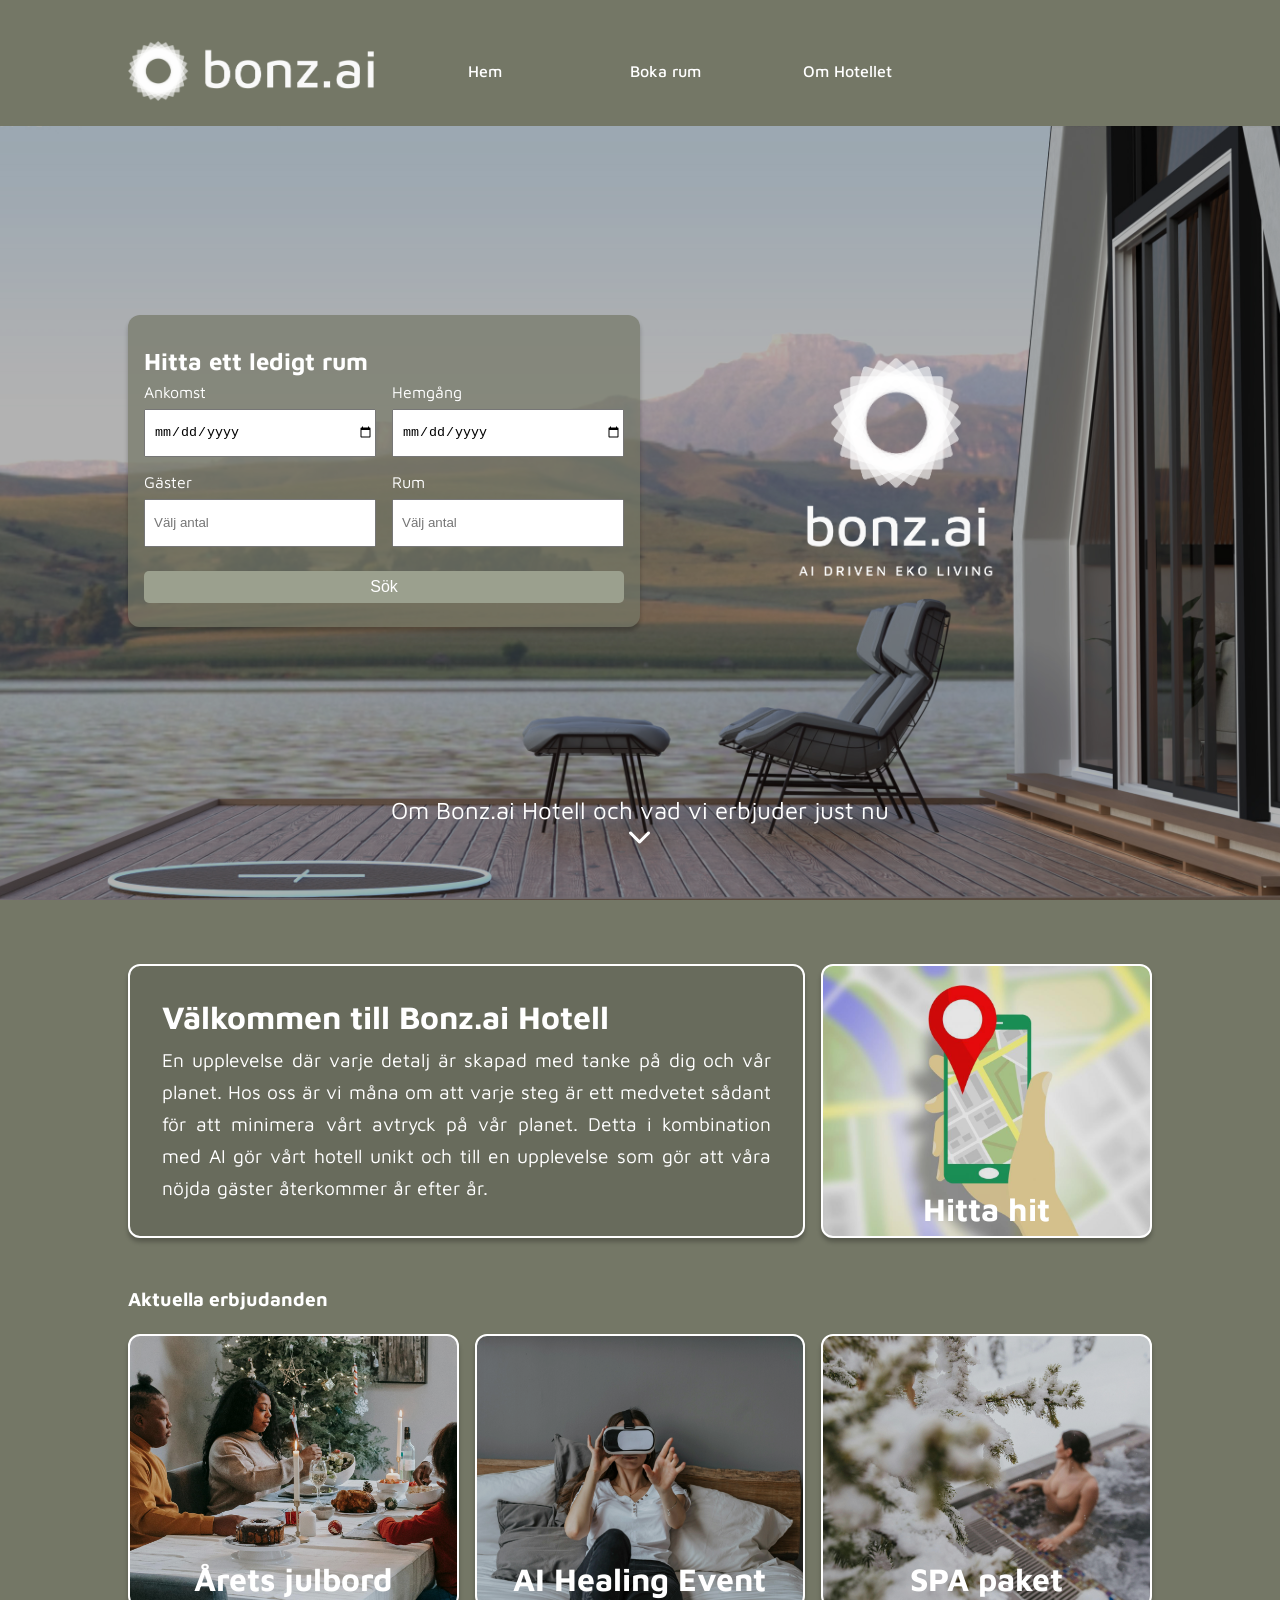
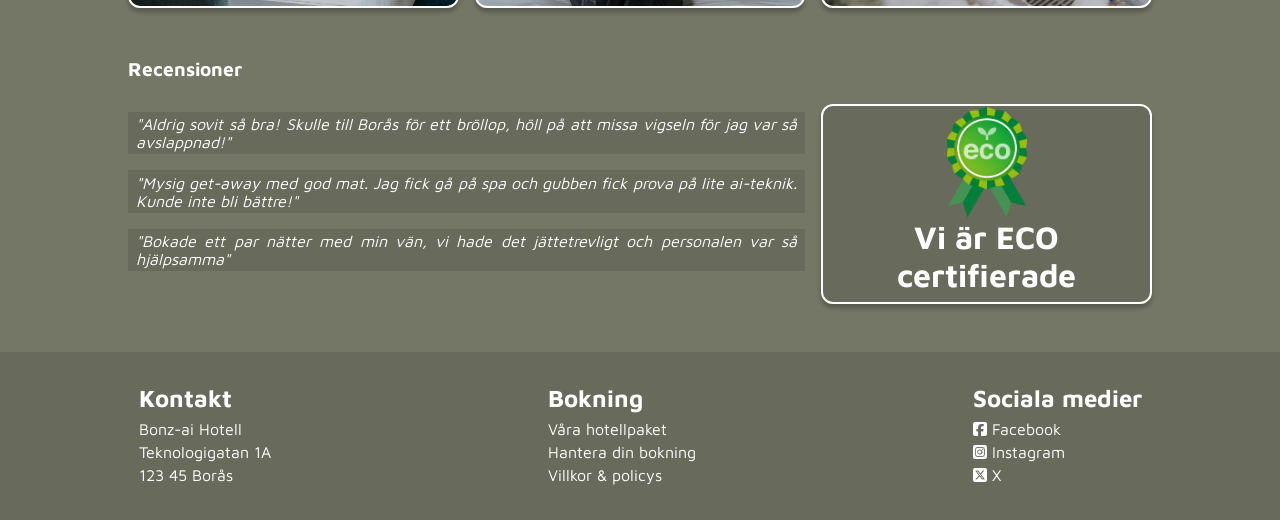
==== index.html @ 96463318 "footer for desktop done" ====
<!DOCTYPE html>
<html lang="sv">
  <head>
    <meta charset="UTF-8" />
    <meta name="viewport" content="width=device-width, initial-scale=1.0" />
    <link rel="stylesheet" href="style.css" />
    <link
      href="https://fonts.googleapis.com/css2?family=Maven+Pro:wght@400;500;700&display=swap"
      rel="stylesheet"
    />
    <link
      href="https://cdnjs.cloudflare.com/ajax/libs/font-awesome/6.5.0/css/all.min.css"
      rel="stylesheet"
    />

    <title>Välkommen till Bonz.ai!</title>
  </head>
  <body>
    <header>
      <nav class="navigation">
        <img
          class="navigation__logo"
          src="assets/logo/bonz.ai-logo-white-landscape.png"
          alt="Bonz.ai logotyp -startsida"
        />
        <ul class="navigation__list">
          <li class="navigation__list-item">
            <a href="index.html" class="navigation__link">Hem</a>
          </li>
          <li class="navigation__list-item">
            <a href="booking.html" class="navigation__link">Boka rum</a>
          </li>
          <li class="navigation__list-item">
            <a href="about.html" class="navigation__link">Om Hotellet</a>
          </li>
        </ul>
      </nav>
    </header>
    <main class="wrapper">
      <section class="hero hero--home">
        <form class="check-room">
          <h2 class="check-room__title">Hitta ett ledigt rum</h2>
          <label class="check-room__info">
            Ankomst
            <input type="date" class="check-room__input" />
          </label>
          <label class="check-room__info">
            Hemgång
            <input
              type="date"
              placeholder="Välj datum"
              class="check-room__input"
            />
          </label>
          <label class="check-room__info">
            Gäster
            <input
              type="number"
              placeholder="Välj antal"
              class="check-room__input"
              min="1"
              max="12"
            />
          </label>
          <label class="check-room__info">
            Rum
            <input
              type="number"
              placeholder="Välj antal"
              class="check-room__input"
              min="1"
              max="5"
            />
          </label>
          <button class="main-btn--long main-btn">Sök</button>
        </form>

        <section class="hero__bonzai-logo">
          <img
            src="assets/logo/bonz.ai-logo-white-portrait-full.png"
            alt="bonzai-full-logo"
          />
        </section>
        <a href="#hotel-info" class="hero__anchar"
          >Om Bonz.ai Hotell och vad vi erbjuder just nu<i
            class="fa-solid fa-chevron-down"
          ></i
        ></a>
      </section>
      <section id="hotel-info" class="hotel-info">
        <section class="hotel-info__about">
          <h2 class="hotel-info__title hotel-info__title--margin">
            Välkommen till Bonz.ai Hotell
          </h2>
          <p class="hotel-info__paragraph hotel-info__paragraph--big">
            En upplevelse där varje detalj är skapad med tanke på dig och vår
            planet. Hos oss är vi måna om att varje steg är ett medvetet sådant
            för att minimera vårt avtryck på vår planet. Detta i kombination med
            AI gör vårt hotell unikt och till en upplevelse som gör att våra
            nöjda gäster återkommer år efter år.
          </p>
        </section>
        <section class="hotel-info__article hotel-info__article--map">
          <h3 class="hotel-info__title">Hitta hit</h3>
        </section>
        <h2 class="hotel-info__divide-title">Aktuella erbjudanden</h2>
        <article class="hotel-info__article hotel-info__article--julbord">
          <h3 class="hotel-info__title">Årets julbord</h3>
        </article>
        <article class="hotel-info__article hotel-info__article--virtual">
          <h3 class="hotel-info__title">AI Healing Event</h3>
        </article>
        <article class="hotel-info__article hotel-info__article--spa">
          <h3 class="hotel-info__title">SPA paket</h3>
        </article>
        <h2 class="hotel-info__divide-title">Recensioner</h2>

        <section class="hotel-info__review">
          <h3 class="hotel-info__subtitle">Recensioner</h3>
          <p class="hotel-info__paragraph hotel-info__paragraph--review">
            "Aldrig sovit så bra! Skulle till Borås för ett bröllop, höll på att
            missa vigseln för jag var så avslappnad!"
          </p>

          <p class="hotel-info__paragraph hotel-info__paragraph--review">
            "Mysig get-away med god mat. Jag fick gå på spa och gubben fick
            prova på lite ai-teknik. Kunde inte bli bättre!"
          </p>

          <p class="hotel-info__paragraph hotel-info__paragraph--review">
            "Bokade ett par nätter med min vän, vi hade det jättetrevligt och
            personalen var så hjälpsamma"
          </p>
        </section>

        <article class="hotel-info__article hotel-info__article--green-key">
          <img
            src="assets/photos/eco-logo.png"
            alt="Green key certifikat"
            class="certificats__cert"
          />
          <h3 class="hotel-info__title">Vi är ECO certifierade</h3>
        </article>
      </section>
    </main>
    <footer class="page-footer">
      <section class="link-list">
        <h2 class="link-list__title">Kontakt</h2>
        <ul class="link-list_items">
          <li class="link-list__item">Bonz-ai Hotell</li>
          <li class="link-list__item">Teknologigatan 1A</li>
          <li class="link-list__item">123 45 Borås</li>
        </ul>
      </section>
      <section class="link-list">
        <h2 class="link-list__title">Bokning</h2>
        <ul class="link-list_items">
          <li class="link-list__item">Våra hotellpaket</li>
          <li class="link-list__item">Hantera din bokning</li>
          <li class="link-list__item">Villkor & policys</li>
        </ul>
      </section>
      <section class="link-list">
        <h2 class="link-list__title">Sociala medier</h2>
        <ul class="link-list_items">
          <li class="link-list__item">
            <i class="fa-brands fa-square-facebook"></i> Facebook
          </li>
          <li class="link-list__item">
            <i class="fa-brands fa-square-instagram"></i> Instagram
          </li>
          <li class="link-list__item">
            <i class="fa-brands fa-square-x-twitter"></i> X
          </li>
        </ul>
      </section>
    </footer>
  </body>
</html>
---- style.css ----
* {
  box-sizing: border-box;
  margin: 0;
  padding: 0;
}

:root {
  --main-bg-green: #747766;
  --main-btn-green: #616452;
  --dark-green: #686b5c;
  --main-font-color: #ffffff;

  --main-font: "maven pro";
}
.page-title {
  color: var(--main-font-color);

  margin-bottom: 3rem;
  font-size: 2rem;
}

body {
  background-color: var(--main-bg-green);
  font-family: var(--main-font);
}

/*Bakgrundsbilder i body*/

/* body {
  background-size: cover;
  background-position: center;
  background-repeat: no-repeat;
  background-attachment: fixed;
  background-color: rgba(0, 0, 0, 0.2);
  background-blend-mode: overlay;
  font-family: var(--main-font);
}

.home {
  background-image: url(assets/photos/09-day.jpg);
} */

.about {
  background-image: url(assets/photos/03-day.jpg);
}

.booking {
  background-image: url(assets/photos/05-day.jpg);
}

/*----------------------------Navigation-section--------------------------*/

.navigation {
  background-color: var(--main-bg-green);
  display: flex;
  flex-direction: row;
  align-items: center;
  justify-content: flex-start;
  padding: 1.5rem 10% 0.5rem;
  gap: 2rem;
  width: 100%;
  height: 14vh;
}

.navigation__logo {
  width: clamp(50px, 250px, 300px);
  /* margin-left: 10%; */
}

.navigation__list {
  display: flex;
  flex-direction: row;
  justify-content: flex-start;
  align-items: center;
  gap: 2rem;
  width: 50%;
}

.navigation__list-item {
  list-style-type: none;
  font-weight: 500;
  width: 200px;
}

.navigation__link {
  display: inline-block;
  color: var(--main-font-color);
  text-align: center;
  font-size: 1rem;
  text-decoration: none;
  padding: 0.8rem 0.5rem;
  background-color: transparent;
  transition: background-color 0.3s ease, font-size 0.3s ease; /* Lägger till en övergångseffekt på bakgrund och font-size*/
  width: 100%;
}

.navigation__link:hover,
.navigation__link:focus {
  outline: none;
  background-color: var(--main-btn-green);
  color: white;
  font-size: 1.1rem;
  border-radius: 5px;
}

/*------------------------------- content----------------------------------*/

.hero {
  background-size: cover;
  background-position: bottom;
  background-repeat: no-repeat;
  /* background-attachment: fixed; */
  background-color: rgba(0, 0, 0, 0.3);
  background-blend-mode: overlay;
  display: grid;
  grid-auto-rows: auto;
  /* max-width: 1000px; */
  width: 100%;
  height: 86vh;
  text-align: center;
  place-items: center;
  /* margin: 0 auto; */
  padding: 9rem 8rem 0.5rem;
}

.hero--home {
  grid-template-columns: 1fr 1fr;
  background-image: url(assets/photos/09-day.jpg);
  /* margin-top: 8rem; */
}

.wrapper--booking {
  grid-template-columns: 1fr;
  margin-top: 16rem;
}

/*-----------------------Section för Rumsbokning-----------------------*/

.check-room {
  padding: 2rem 1rem 1.5rem;
  display: grid;
  grid-template-columns: repeat(4, 1fr);
  grid-auto-rows: auto;
  column-gap: 1rem;
  min-height: max-content;
  border-radius: 12px;
  background: rgba(116, 119, 102, 0.7);
  box-shadow: 0px 4px 4px 0px rgba(0, 0, 0, 0.25);
  width: 100%;
}

.check-room--sizing {
  grid-template-columns: repeat(8, 1fr);
}

.check-room__title {
  color: var(--main-font-color);

  grid-column: span 4;
  text-align: start;
}

.check-room__info {
  color: var(--main-font-color);

  display: flex;
  flex-direction: column;
  align-items: flex-start;
  grid-column: span 2;
  margin: 0.5rem 0;
}
.check-room__info--short {
  grid-column: span 1;
}

.check-room__input {
  width: 100%;
  height: 3rem;
  margin-top: 0.5rem;
  padding-left: 0.5rem;
}

.hero__bonzai-logo > img {
  width: 200px;
}

/*----------------------Styling för buttons-----------------*/

.main-btn {
  color: var(--main-font-color);

  text-align: center;
  border: none;
  border-radius: 5px;
  font-size: 1rem;
  text-decoration: none;
  background-color: #9ba08e;
  transition: background-color 0.3s ease, font-size 0.3s ease; /* Lägger till en övergångseffekt på bakgrund OCH font-size*/
  width: 100%;
  height: 2rem;
  line-height: 2rem;
  cursor: pointer;
}

.main-btn:hover,
.main-btn:focus {
  outline: none;
  background-color: var(--main-btn-green);
  color: white;
  font-size: 1.1rem;
}

.main-btn--long {
  grid-column: 1 / -1;
  margin-top: 1rem;
}

/*------------------------------- Section för rum-------------------------------*/

.room {
  border-radius: 12px;
  background: var(--main-font-color);
  box-shadow: 0px 4px 4px 0px rgba(0, 0, 0, 0.25);
  width: 100%;
  margin-top: 1.5rem;
  padding: 0.5rem;

  display: grid;
  grid-template-columns: repeat(auto-fit, minmax(100px, 1fr));
  grid-auto-rows: auto;
  gap: 1rem;

  /* display: flex;
  flex-direction: row;
  align-items: flex-start;
  align-content: flex-start;
  gap: 27px 50px;
  flex-wrap: wrap; */
}

/*---------------------------------Galleri för rumsbokning-----------------------*/

.gallery {
  /* width: 300px; */

  /* position: relative; */
  margin-top: 0;
  overflow: hidden;
  display: grid;
  grid-template-columns: repeat(3, 1fr);
  grid-template-rows: 1fr;
}

.gallery__image {
  display: none;
  /* position: absolute;
  top: 0;
  left: 0; */

  width: 100%;
  /* max-width: 450px; */
  border-radius: 12px;
  transition: opacity 0.3s ease;

  grid-column: span 3;
  order: 1;
}

/* .gallery__image--1 {
  background-image: url(assets/photos/01-day.jpg);
}

.gallery__image--2 {
  background-image: url(assets/photos/03-day.jpg);
}

.gallery__image--3 {
  background-image: url(assets/photos/07-day.jpg);
} */

.gallery__thumbnails {
  display: flex;
  flex-direction: row;
  gap: 1rem;
  /* position: relative;
  z-index: 1;

  margin-top: 300px; */
}

.gallery__thumbnail-input {
  display: none;
}

.gallery__thumbnail {
  width: 70px;
  aspect-ratio: 1;
  border-radius: 50%;
  background-size: cover;
  background-position: center;
  cursor: pointer;
  border: 2px solid transparent;
  transition: border-color 0.3s ease;
  margin-top: 0.5rem;
  order: 2;
}

.gallery__thumb-img {
  width: 100%;
  height: 100%;
  object-fit: cover;
  object-position: center;
}

.gallery__thumbnail:hover,
.gallery__thumbnail:focus {
  filter: brightness(60%);
}

.gallery__thumbnail--label-1 {
  background-image: url(assets/photos/01-day.jpg);
  justify-self: end;
}

.gallery__thumbnail--label-2 {
  background-image: url(assets/photos/03-day.jpg);
  justify-self: center;
}
.gallery__thumbnail--label-3 {
  background-image: url(assets/photos/07-day.jpg);
  justify-self: start;
}

#thumbnail-1:checked ~ .gallery__image--1 {
  display: block;
}

#thumbnail-2:checked ~ .gallery__image--2 {
  display: block;
}

#thumbnail-3:checked ~ .gallery__image--3 {
  display: block;
}

/*----------------------Skriftlig beskrivning av rummen------------------*/

.room__info-box {
  display: flex;
  flex-direction: column;
  gap: 1rem;
  padding: 1rem;
}

.room__title {
  margin-top: 1rem;
  font-size: 1.8rem;
}

.room__subtitle {
  font-size: 1.1rem;
}

.room__information {
  font-size: 1rem;
  text-align: justify;
}

.room__list {
  display: flex;
  flex-direction: row;
  justify-content: space-around;
  margin-top: 1rem;
}

.room__list-item {
  display: inline-block;
  font-weight: 500;
  list-style-type: none;
  font-size: 0.8rem;
}
.room__price {
  align-self: end;
}

/*-------------------Home-hotellets aktuella händelser----------------*/

.hero__anchar {
  margin-top: 5rem;
  grid-column: span 2;
  color: white;
  font-size: 1.5rem;
  display: flex;
  flex-direction: column;
  text-decoration: none;
}

.hotel-info {
  display: grid;
  grid-template-columns: repeat(3, 1fr);
  grid-template-rows: repeat(2, 1fr 3em);
  grid-auto-rows: 200px;
  column-gap: 1rem;
  row-gap: 1.5rem;

  padding: 4rem 8rem 2rem;
}

.hotel-info__about {
  grid-column: auto / span 2;
  background-color: var(--dark-green);
  /* background-color: rgba(255, 255, 255, 0.3); */
  border-radius: 12px;
  border: white 2px solid;
  box-shadow: 0px 4px 4px 0px rgba(0, 0, 0, 0.25);
  padding: 2rem;
}

.hotel-info__divide-title {
  color: white;

  font-size: 1.2rem;
  grid-column: 1 / -1;
  align-self: end;
}

.hotel-info__article {
  /* grid-column: auto / span 1; */
  border-radius: 12px;
  border: white 2px solid;
  box-shadow: 0px 4px 4px 0px rgba(0, 0, 0, 0.25);
  background-position: center;
  background-size: cover;
  background-repeat: no-repeat;
  background-color: rgba(0, 0, 0, 0.1);
  background-blend-mode: overlay;
  width: 100%;
  text-align: center;

  display: grid;
  grid-template-columns: 1fr;
  justify-content: center;
  align-items: end;

  /* display: flex;
  flex-direction: row;
  justify-content: center;
  align-items: end;
  flex-wrap: wrap; */
}

.hotel-info__article:hover {
  filter: brightness(80%);
  cursor: pointer;
}

.certificats__cert {
  justify-self: center;
  max-height: 110px;
}

.hotel-info__article--map {
  background-image: url(assets/photos/navigation.jpg);
  background-position: center 20%;
}

.hotel-info__article--julbord {
  background-image: url(assets/photos/dining.jpeg);
  background-position: center 55%;
  background-size: 150%;
}

.hotel-info__article--virtual {
  background-image: url(assets/photos/virtual-relax.jpeg);
  background-position: center 40%;
}

.hotel-info__article--spa {
  background-image: url(assets/photos/spa.jpeg);
}

.hotel-info__review {
  grid-column: auto / span 2;
  padding-top: 0.5rem;
}

.hotel-info__title {
  color: white;
  font-size: 2rem;
  margin-bottom: 0.5rem;

  grid-column: 1 / -1;
}

.hotel-info__paragraph {
  color: white;
  font-weight: 300;
  text-align: justify;
}

.hotel-info__paragraph--big {
  font-size: 1.2rem;
  line-height: 2rem;
}

.hotel-info__paragraph--review {
  font-style: italic;
  margin-bottom: 1rem;
  background-color: var(--dark-green);
  display: inline-block;
  padding: 0.2rem 0.5rem;
}

.hotel-info__subtitle {
  display: none;
}

/*----------------------------Footer section--------------------------*/

.page-footer {
  width: 100%;
  background-color: var(--dark-green);
  margin-top: 1rem;
  color: white;

  display: flex;
  flex-direction: row;
  justify-content: space-around;
}

.link-list {
  margin: 2rem 0;
}

.link-list__title {
  margin-bottom: 0.5rem;
}

.link-list_items {
  list-style-type: none;
}

.link-list__item {
  padding-bottom: 0.3rem;
  cursor: pointer;
}

/*-------------------------------Mobilvy-------------------------------*/

@media (max-width: 875px) {
  /* body {
    background-size: 400%;
    background-position: 62%;
    background-repeat: no-repeat;
    background-attachment: fixed;
  } */

  .navigation {
    display: none;
  }
  /* .wrapper {
    padding: 1rem;
  } */

  .hero {
    height: auto;
  }

  .hero--home,
  .wrapper--booking {
    grid-template-columns: 1fr;
    grid-template-rows: 1fr;
    place-items: center;
    padding: 4rem 1rem 1rem;
    height: 100vh;
    /* margin-top: 4rem; */
  }

  .hero__anchar {
    order: 2;
    font-size: 1rem;
  }
  .check-room {
    margin-top: 1rem;
    padding: 0.8rem 1rem;
    grid-column: span 2;
  }

  .hero--home .check-room {
    order: 2;

    /* grid-template-columns: 1fr;
    grid-column: 1; */
  }

  .check-room--sizing {
    grid-template-columns: repeat(4, 1fr);
  }

  .page-title {
    margin-bottom: 0rem;
  }

  .room {
    grid-template-columns: 1fr;
    width: auto;
  }
  .hotel-info__title {
    font-size: 1.5rem;
  }

  .hotel-info__paragraph--big {
    font-size: 1rem;
    line-height: 1.5rem;
  }
  .hotel-info__subtitle {
    display: block;
    color: white;
    font-size: 1.2rem;
  }

  .hotel-info {
    grid-template-columns: repeat(2, 1fr);
    grid-template-rows: 1fr 200px 200px 250px;
    grid-auto-rows: 250px;
    column-gap: 0.5rem;
    row-gap: 1.5rem;

    padding: 3rem 1rem;
  }

  .hotel-info__article {
    max-height: 200px;
  }

  .hotel-info__article--green-key {
    grid-column: span 2;
    order: 2;
  }

  .hotel-info__review {
    /* grid-row: span 2; */
    order: 2;
    padding: 0 1rem;
    place-self: center;
  }
  .hotel-info__paragraph--review {
    margin: 1rem 0 0;
  }

  .hotel-info__divide-title {
    display: none;
  }

  .hotel-info__article--map {
    order: 1;
  }

  .page-footer {
    /* flex-direction: column; */
    flex-wrap: wrap;
    justify-content: start;
  }
}
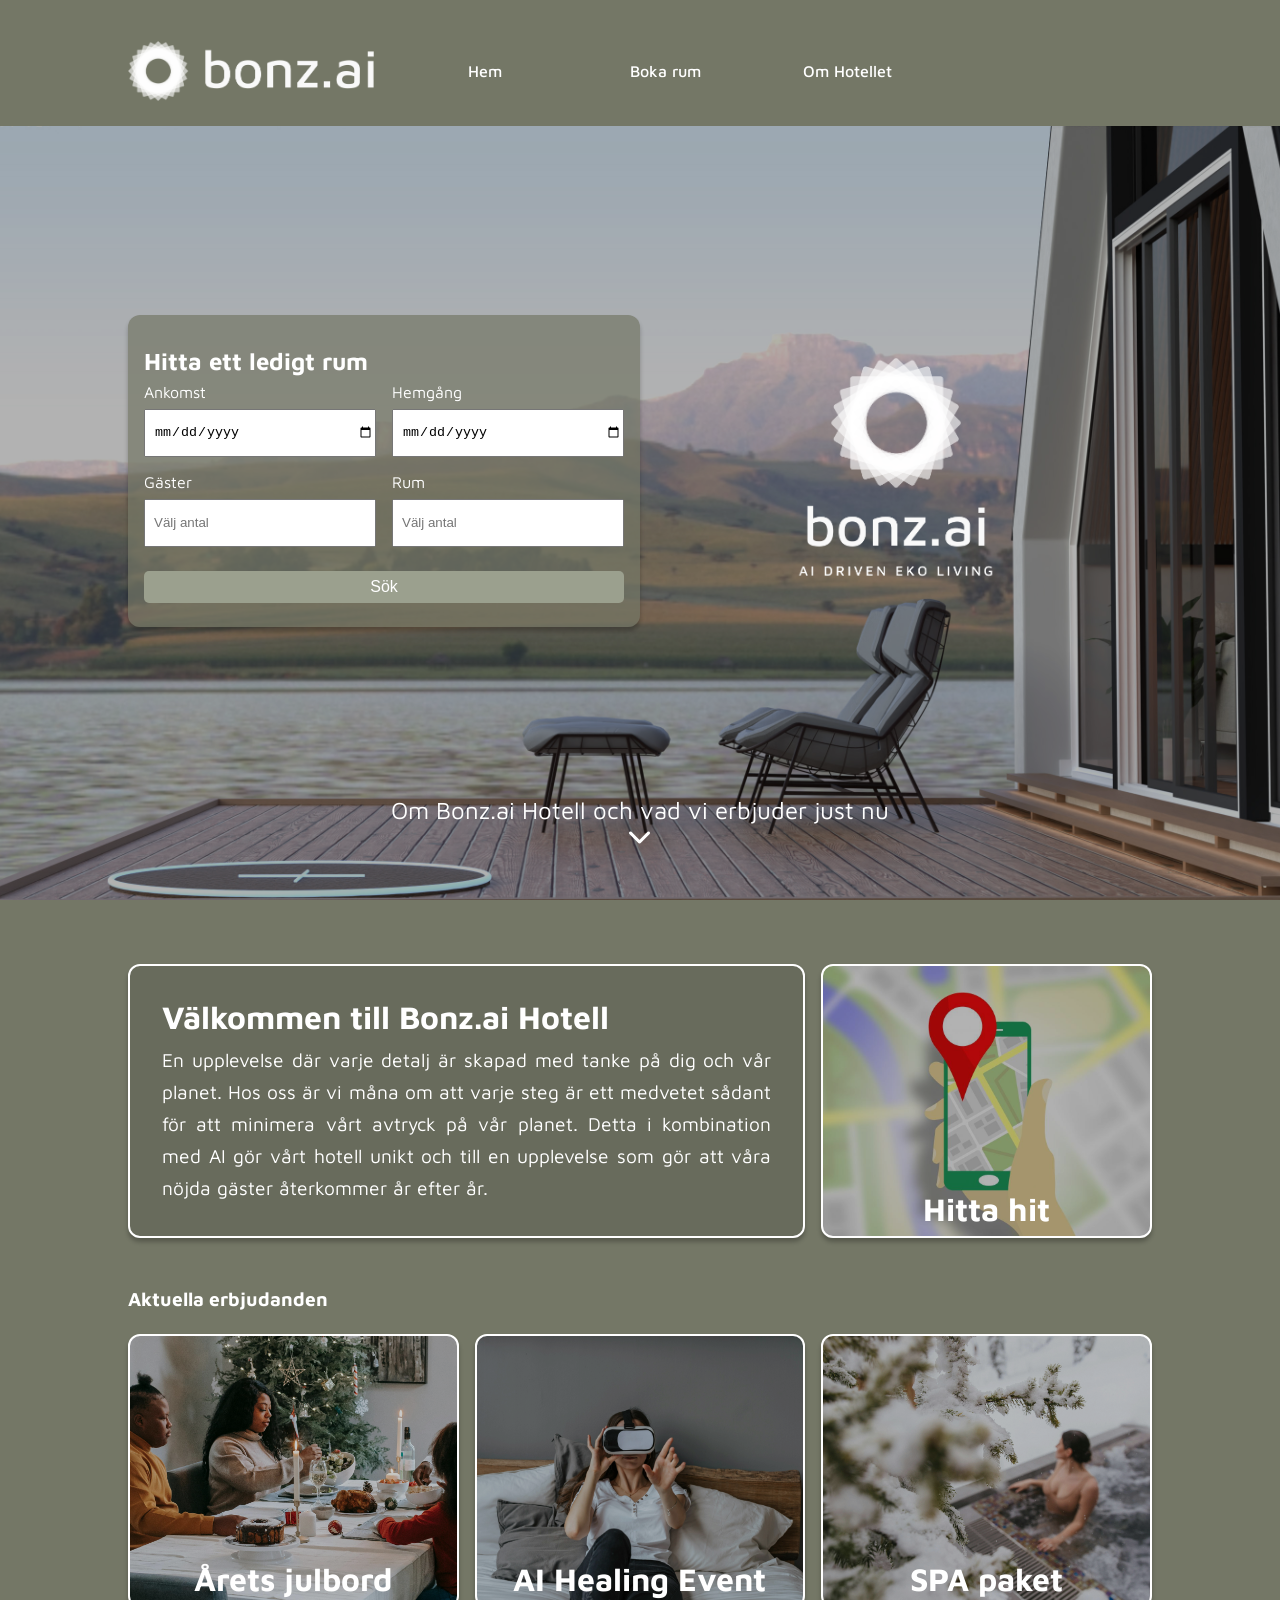
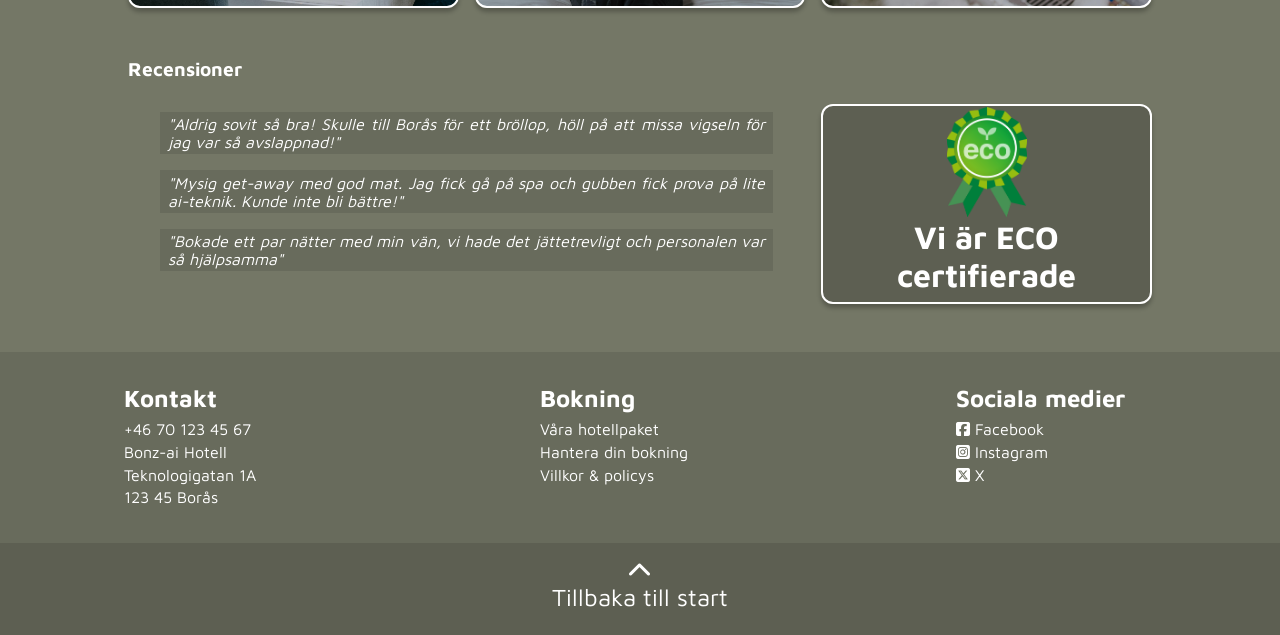
==== commit 82ccc643: "Back to top finished" ====
--- a/index.html
+++ b/index.html
@@ -16,8 +16,9 @@
     <title>Välkommen till Bonz.ai!</title>
   </head>
   <body>
+    <!-------------------------Navigationsbar------------------------->
     <header>
-      <nav class="navigation">
+      <nav id="navigation-start" class="navigation">
         <img
           class="navigation__logo"
           src="assets/logo/bonz.ai-logo-white-landscape.png"
@@ -37,6 +38,10 @@
       </nav>
     </header>
     <main class="wrapper">
+    <!-------------------------Hero-section------------------------->
+
+     <!--------------------check-room------------------->
+
       <section class="hero hero--home">
         <form class="check-room">
           <h2 class="check-room__title">Hitta ett ledigt rum</h2>
@@ -74,6 +79,7 @@
           </label>
           <button class="main-btn--long main-btn">Sök</button>
         </form>
+     <!--------------------Logotyp------------------->
 
         <section class="hero__bonzai-logo">
           <img
@@ -81,12 +87,17 @@
             alt="bonzai-full-logo"
           />
         </section>
-        <a href="#hotel-info" class="hero__anchar"
+<!--------------------Anchar för hotellet akutella info------------------->
+
+        <a href="#hotel-info" class="anchar anchar--top"
           >Om Bonz.ai Hotell och vad vi erbjuder just nu<i
             class="fa-solid fa-chevron-down"
           ></i
         ></a>
       </section>
+
+<!-----------------------Hotellet akutella info--------------------------->
+
       <section id="hotel-info" class="hotel-info">
         <section class="hotel-info__about">
           <h2 class="hotel-info__title hotel-info__title--margin">
@@ -140,13 +151,17 @@
             class="certificats__cert"
           />
           <h3 class="hotel-info__title">Vi är ECO certifierade</h3>
-        </article>
-      </section>
+        </article></section>
+
     </main>
+
+    <!---------------------------PAGE-FOOTER------------------------>
     <footer class="page-footer">
+      <section class="footer__wrapper">
       <section class="link-list">
         <h2 class="link-list__title">Kontakt</h2>
         <ul class="link-list_items">
+          <li class="link-list__item">+46 70 123 45 67</li>
           <li class="link-list__item">Bonz-ai Hotell</li>
           <li class="link-list__item">Teknologigatan 1A</li>
           <li class="link-list__item">123 45 Borås</li>
@@ -155,25 +170,42 @@
       <section class="link-list">
         <h2 class="link-list__title">Bokning</h2>
         <ul class="link-list_items">
-          <li class="link-list__item">Våra hotellpaket</li>
-          <li class="link-list__item">Hantera din bokning</li>
-          <li class="link-list__item">Villkor & policys</li>
+          <li class="link-list__item">
+            <a href="#" class="link-list__item--btn">Våra hotellpaket</a>
+          </li>
+          <li class="link-list__item">
+            <a href="#" class="link-list__item--btn">Hantera din bokning</a>
+          </li>
+          <li class="link-list__item">
+            <a href="#"  class="link-list__item--btn">Villkor & policys</a>
+          </li>
         </ul>
       </section>
       <section class="link-list">
         <h2 class="link-list__title">Sociala medier</h2>
         <ul class="link-list_items">
           <li class="link-list__item">
-            <i class="fa-brands fa-square-facebook"></i> Facebook
-          </li>
-          <li class="link-list__item">
-            <i class="fa-brands fa-square-instagram"></i> Instagram
-          </li>
-          <li class="link-list__item">
-            <i class="fa-brands fa-square-x-twitter"></i> X
-          </li>
-        </ul>
-      </section>
+            <a href="#" class="link-list__item--btn">
+              <i class="fa-brands fa-square-facebook"></i> Facebook
+            </button>
+          </li>
+          <li class="link-list__item">
+            <a href="#" class="link-list__item--btn">
+              <i class="fa-brands fa-square-instagram"></i> Instagram
+            </a>
+          </li>
+          <li class="link-list__item">
+            <a href="#" class="link-list__item--btn">
+              <i class="fa-brands fa-square-x-twitter"></i> X
+            </a>
+          </li>
+        </ul>
+      </section></section>
+      <a href="#navigation-start" class="anchar anchar--bottom"
+      ><i
+        class="fa-solid fa-chevron-up"
+      ></i
+    >Tillbaka till start</a>
     </footer>
   </body>
 </html>
--- a/style.css
+++ b/style.css
@@ -9,6 +9,8 @@
   --main-btn-green: #616452;
   --dark-green: #686b5c;
   --main-font-color: #ffffff;
+  --link-font-color: #d3d3d3;
+  --anchar-bg-color: #5d5f52;
 
   --main-font: "maven pro";
 }
@@ -383,18 +385,28 @@
   align-self: end;
 }
 
-/*-------------------Home-hotellets aktuella händelser----------------*/
-
-.hero__anchar {
-  margin-top: 5rem;
-  grid-column: span 2;
+/*-------------------------------Anchars-----------------------------*/
+
+.anchar {
   color: white;
   font-size: 1.5rem;
   display: flex;
   flex-direction: column;
   text-decoration: none;
-}
-
+  text-align: center;
+}
+
+.anchar--top {
+  margin-top: 5rem;
+  grid-column: span 2;
+}
+
+.anchar--bottom {
+  background-color: var(--anchar-bg-color);
+  padding: 1rem 0 1.5rem;
+}
+
+/*-------------------Home-hotellets aktuella händelser----------------*/
 .hotel-info {
   display: grid;
   grid-template-columns: repeat(3, 1fr);
@@ -432,7 +444,7 @@
   background-position: center;
   background-size: cover;
   background-repeat: no-repeat;
-  background-color: rgba(0, 0, 0, 0.1);
+  background-color: rgba(0, 0, 0, 0.2);
   background-blend-mode: overlay;
   width: 100%;
   text-align: center;
@@ -461,7 +473,8 @@
 
 .hotel-info__article--map {
   background-image: url(assets/photos/navigation.jpg);
-  background-position: center 20%;
+  background-position: center 10%;
+  background-color: rgba(0, 0, 0, 0.3);
 }
 
 .hotel-info__article--julbord {
@@ -505,7 +518,7 @@
 
 .hotel-info__paragraph--review {
   font-style: italic;
-  margin-bottom: 1rem;
+  margin: 0 2rem 1rem;
   background-color: var(--dark-green);
   display: inline-block;
   padding: 0.2rem 0.5rem;
@@ -523,13 +536,22 @@
   margin-top: 1rem;
   color: white;
 
-  display: flex;
+  /* display: flex;
   flex-direction: row;
-  justify-content: space-around;
+  justify-content: space-around; */
+}
+
+.footer__wrapper {
+  display: grid;
+  grid-template-columns: repeat(auto-fit, minmax(200px, 1fr));
+  justify-items: center;
+  align-items: start;
+  padding: 0 1rem;
 }
 
 .link-list {
   margin: 2rem 0;
+  width: 200px;
 }
 
 .link-list__title {
@@ -542,7 +564,17 @@
 
 .link-list__item {
   padding-bottom: 0.3rem;
+}
+
+.link-list__item--btn {
   cursor: pointer;
+  color: white;
+  text-decoration: none;
+}
+
+.link-list__item--btn:hover,
+.link-list__item--btn:focus {
+  color: var(--link-font-color);
 }
 
 /*-------------------------------Mobilvy-------------------------------*/
@@ -576,10 +608,16 @@
     /* margin-top: 4rem; */
   }
 
-  .hero__anchar {
+  .anchar--top {
     order: 2;
     font-size: 1rem;
-  }
+    margin-top: 2rem;
+  }
+
+  .anchar--bottom {
+    font-size: 1rem;
+  }
+
   .check-room {
     margin-top: 1rem;
     padding: 0.8rem 1rem;
@@ -606,7 +644,7 @@
     width: auto;
   }
   .hotel-info__title {
-    font-size: 1.5rem;
+    font-size: 1.2rem;
   }
 
   .hotel-info__paragraph--big {
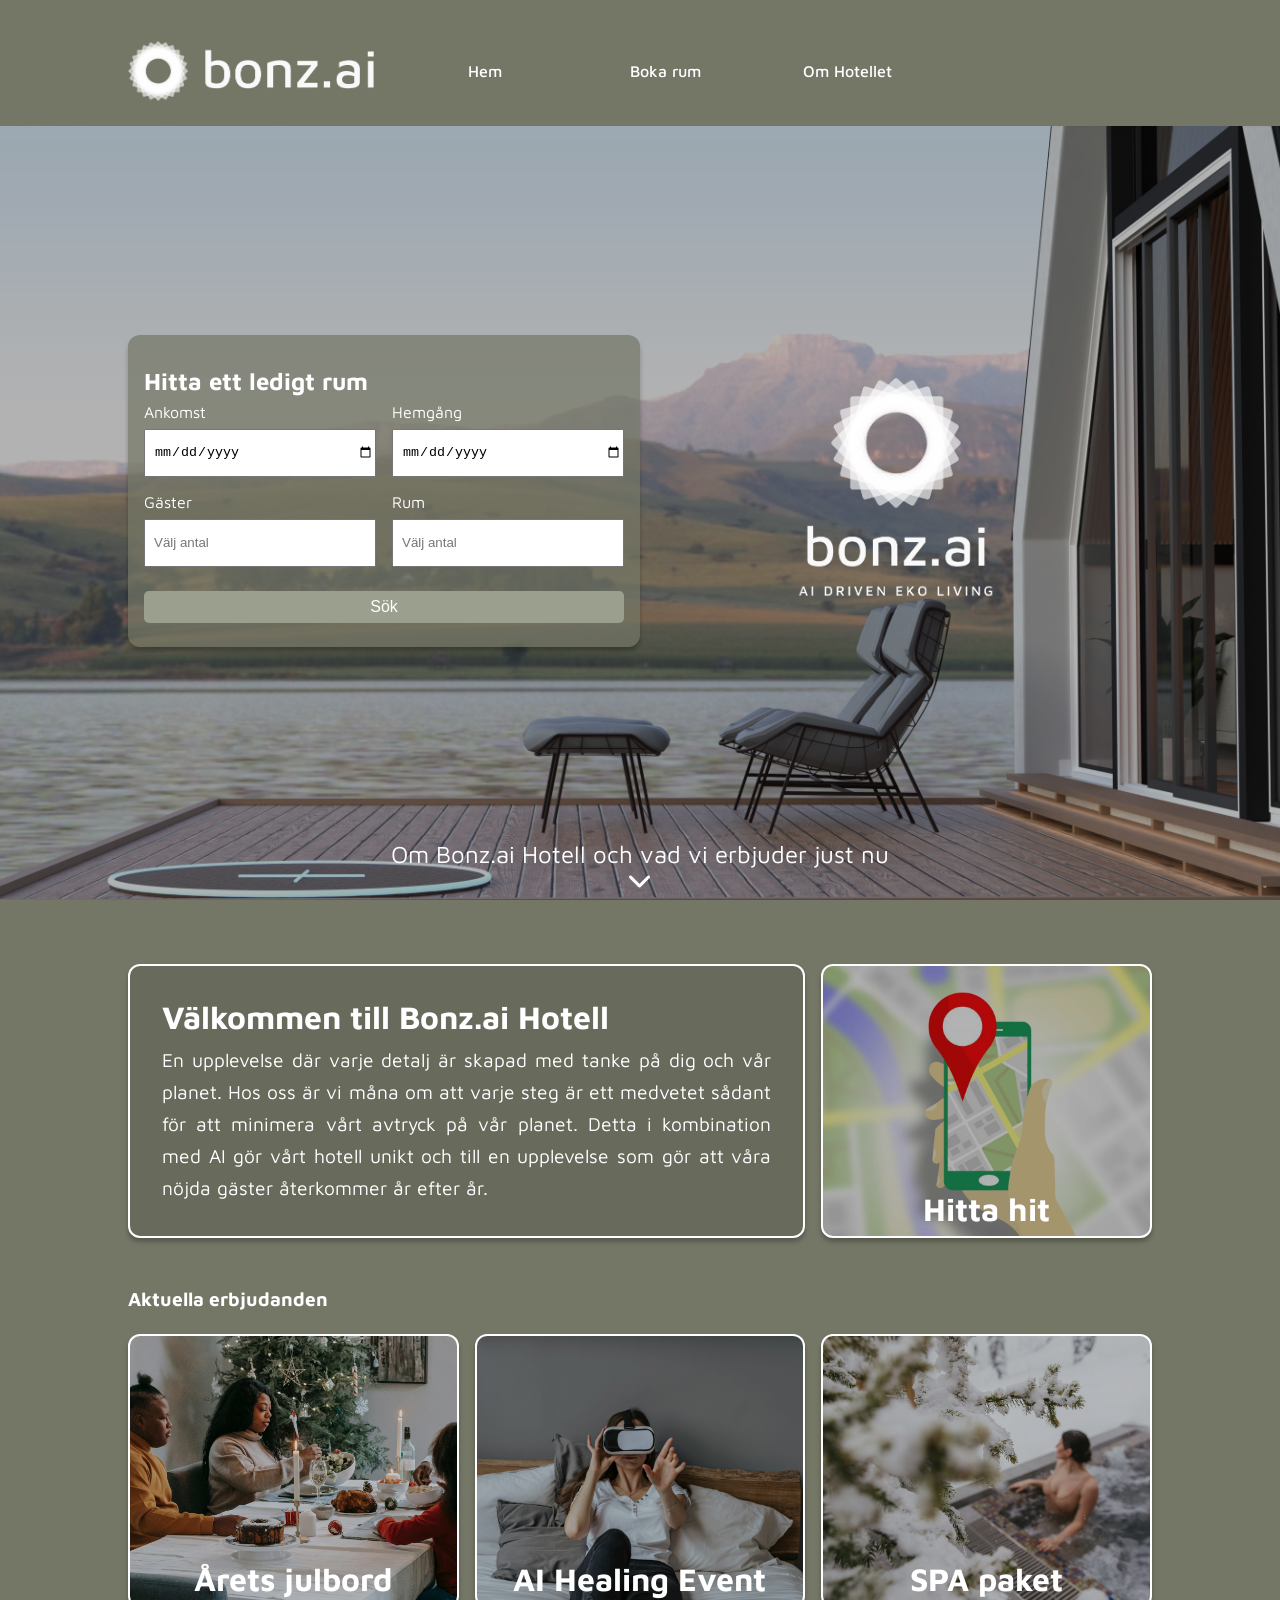
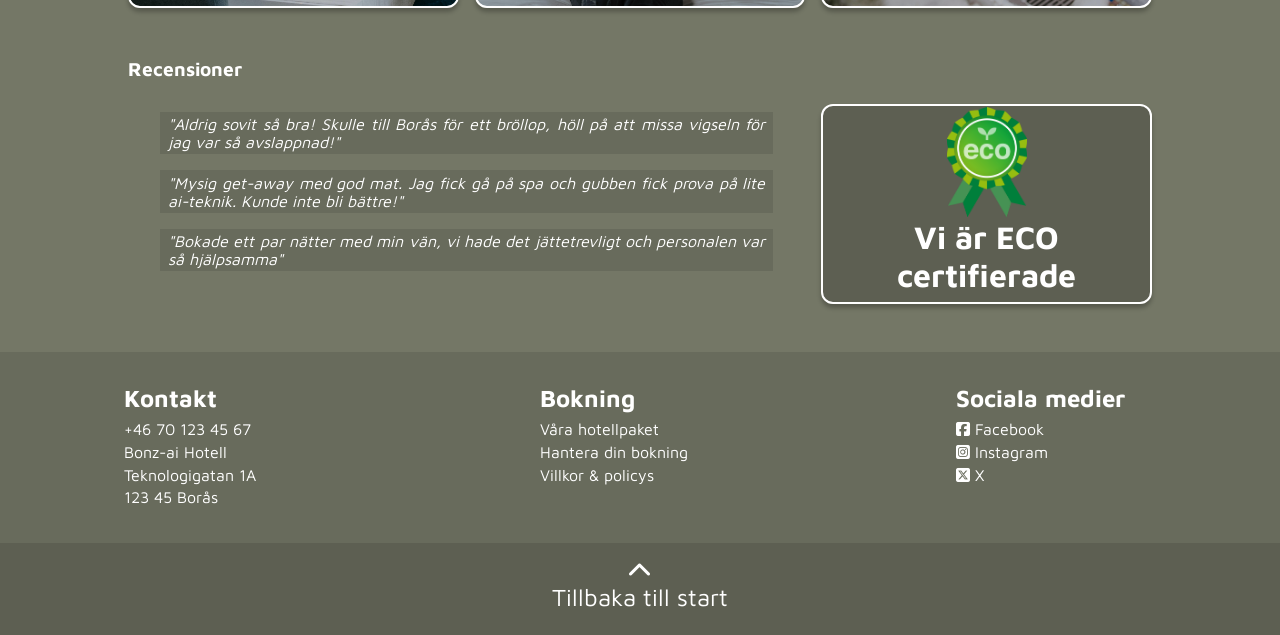
==== commit 344de6c6: "justified gallery-image object-fit" ====
--- a/index.html
+++ b/index.html
@@ -38,9 +38,9 @@
       </nav>
     </header>
     <main class="wrapper">
-    <!-------------------------Hero-section------------------------->
-
-     <!--------------------check-room------------------->
+      <!-------------------------Hero-section------------------------->
+
+      <!--------------------check-room------------------->
 
       <section class="hero hero--home">
         <form class="check-room">
@@ -79,7 +79,7 @@
           </label>
           <button class="main-btn--long main-btn">Sök</button>
         </form>
-     <!--------------------Logotyp------------------->
+        <!--------------------Logotyp------------------->
 
         <section class="hero__bonzai-logo">
           <img
@@ -87,16 +87,16 @@
             alt="bonzai-full-logo"
           />
         </section>
-<!--------------------Anchar för hotellet akutella info------------------->
-
-        <a href="#hotel-info" class="anchar anchar--top"
+        <!--------------------Anchar för hotellet akutella info------------------->
+
+        <a href="#hotel-info" class="anchar anchar--top anchar--home"
           >Om Bonz.ai Hotell och vad vi erbjuder just nu<i
             class="fa-solid fa-chevron-down"
           ></i
         ></a>
       </section>
 
-<!-----------------------Hotellet akutella info--------------------------->
+      <!-----------------------Hotellet akutella info--------------------------->
 
       <section id="hotel-info" class="hotel-info">
         <section class="hotel-info__about">
@@ -151,61 +151,60 @@
             class="certificats__cert"
           />
           <h3 class="hotel-info__title">Vi är ECO certifierade</h3>
-        </article></section>
-
+        </article>
+      </section>
     </main>
 
     <!---------------------------PAGE-FOOTER------------------------>
     <footer class="page-footer">
       <section class="footer__wrapper">
-      <section class="link-list">
-        <h2 class="link-list__title">Kontakt</h2>
-        <ul class="link-list_items">
-          <li class="link-list__item">+46 70 123 45 67</li>
-          <li class="link-list__item">Bonz-ai Hotell</li>
-          <li class="link-list__item">Teknologigatan 1A</li>
-          <li class="link-list__item">123 45 Borås</li>
-        </ul>
+        <section class="link-list">
+          <h2 class="link-list__title">Kontakt</h2>
+          <ul class="link-list_items">
+            <li class="link-list__item">+46 70 123 45 67</li>
+            <li class="link-list__item">Bonz-ai Hotell</li>
+            <li class="link-list__item">Teknologigatan 1A</li>
+            <li class="link-list__item">123 45 Borås</li>
+          </ul>
+        </section>
+        <section class="link-list">
+          <h2 class="link-list__title">Bokning</h2>
+          <ul class="link-list_items">
+            <li class="link-list__item">
+              <a href="#" class="link-list__item--btn">Våra hotellpaket</a>
+            </li>
+            <li class="link-list__item">
+              <a href="#" class="link-list__item--btn">Hantera din bokning</a>
+            </li>
+            <li class="link-list__item">
+              <a href="#" class="link-list__item--btn">Villkor & policys</a>
+            </li>
+          </ul>
+        </section>
+        <section class="link-list">
+          <h2 class="link-list__title">Sociala medier</h2>
+          <ul class="link-list_items">
+            <li class="link-list__item">
+              <a href="#" class="link-list__item--btn">
+                <i class="fa-brands fa-square-facebook"></i> Facebook
+              </a>
+            </li>
+            <li class="link-list__item">
+              <a href="#" class="link-list__item--btn">
+                <i class="fa-brands fa-square-instagram"></i> Instagram
+              </a>
+            </li>
+            <li class="link-list__item">
+              <a href="#" class="link-list__item--btn">
+                <i class="fa-brands fa-square-x-twitter"></i> X
+              </a>
+            </li>
+          </ul>
+        </section>
       </section>
-      <section class="link-list">
-        <h2 class="link-list__title">Bokning</h2>
-        <ul class="link-list_items">
-          <li class="link-list__item">
-            <a href="#" class="link-list__item--btn">Våra hotellpaket</a>
-          </li>
-          <li class="link-list__item">
-            <a href="#" class="link-list__item--btn">Hantera din bokning</a>
-          </li>
-          <li class="link-list__item">
-            <a href="#"  class="link-list__item--btn">Villkor & policys</a>
-          </li>
-        </ul>
-      </section>
-      <section class="link-list">
-        <h2 class="link-list__title">Sociala medier</h2>
-        <ul class="link-list_items">
-          <li class="link-list__item">
-            <a href="#" class="link-list__item--btn">
-              <i class="fa-brands fa-square-facebook"></i> Facebook
-            </button>
-          </li>
-          <li class="link-list__item">
-            <a href="#" class="link-list__item--btn">
-              <i class="fa-brands fa-square-instagram"></i> Instagram
-            </a>
-          </li>
-          <li class="link-list__item">
-            <a href="#" class="link-list__item--btn">
-              <i class="fa-brands fa-square-x-twitter"></i> X
-            </a>
-          </li>
-        </ul>
-      </section></section>
       <a href="#navigation-start" class="anchar anchar--bottom"
-      ><i
-        class="fa-solid fa-chevron-up"
-      ></i
-    >Tillbaka till start</a>
+        ><i class="fa-solid fa-chevron-up"></i>Tillbaka till start</a
+      >
     </footer>
   </body>
 </html>
--- a/style.css
+++ b/style.css
@@ -16,9 +16,9 @@
 }
 .page-title {
   color: var(--main-font-color);
-
-  margin-bottom: 3rem;
   font-size: 2rem;
+  align-self: end;
+  padding-bottom: 1rem;
 }
 
 body {
@@ -131,9 +131,14 @@
   /* margin-top: 8rem; */
 }
 
-.wrapper--booking {
+.hero--booking {
   grid-template-columns: 1fr;
-  margin-top: 16rem;
+  background-image: url(assets/photos/08-day.jpg);
+}
+
+.hero--about {
+  grid-template-columns: 1fr;
+  background-image: url(assets/photos/05-day.jpg);
 }
 
 /*-----------------------Section för Rumsbokning-----------------------*/
@@ -144,7 +149,7 @@
   grid-template-columns: repeat(4, 1fr);
   grid-auto-rows: auto;
   column-gap: 1rem;
-  min-height: max-content;
+  /* min-height: max-content; behövs det?*/
   border-radius: 12px;
   background: rgba(116, 119, 102, 0.7);
   box-shadow: 0px 4px 4px 0px rgba(0, 0, 0, 0.25);
@@ -153,6 +158,7 @@
 
 .check-room--sizing {
   grid-template-columns: repeat(8, 1fr);
+  align-self: start;
 }
 
 .check-room__title {
@@ -219,12 +225,18 @@
 
 /*------------------------------- Section för rum-------------------------------*/
 
+.rooms {
+  display: flex;
+  flex-direction: column;
+  align-items: center;
+}
+
 .room {
   border-radius: 12px;
   background: var(--main-font-color);
   box-shadow: 0px 4px 4px 0px rgba(0, 0, 0, 0.25);
-  width: 100%;
-  margin-top: 1.5rem;
+  max-width: 1000px;
+  margin: 1.5rem 2rem;
   padding: 0.5rem;
 
   display: grid;
@@ -249,45 +261,29 @@
   margin-top: 0;
   overflow: hidden;
   display: grid;
-  grid-template-columns: repeat(3, 1fr);
-  grid-template-rows: 1fr;
+  /* grid-template-columns: repeat(3, 1fr); */
+  grid-template-columns: repeat(3, minmax(100px, 1fr));
+  grid-template-rows: repeat(auto-fit, minmax(200px, 300px));
 }
 
 .gallery__image {
   display: none;
-  /* position: absolute;
-  top: 0;
-  left: 0; */
-
-  width: 100%;
-  /* max-width: 450px; */
+
+  height: 100%;
+  max-width: 100%;
+  object-fit: cover;
   border-radius: 12px;
+
   transition: opacity 0.3s ease;
 
   grid-column: span 3;
   order: 1;
 }
-
-/* .gallery__image--1 {
-  background-image: url(assets/photos/01-day.jpg);
-}
-
-.gallery__image--2 {
-  background-image: url(assets/photos/03-day.jpg);
-}
-
-.gallery__image--3 {
-  background-image: url(assets/photos/07-day.jpg);
-} */
 
 .gallery__thumbnails {
   display: flex;
   flex-direction: row;
   gap: 1rem;
-  /* position: relative;
-  z-index: 1;
-
-  margin-top: 300px; */
 }
 
 .gallery__thumbnail-input {
@@ -305,6 +301,7 @@
   transition: border-color 0.3s ease;
   margin-top: 0.5rem;
   order: 2;
+  justify-self: center;
 }
 
 .gallery__thumb-img {
@@ -321,16 +318,16 @@
 
 .gallery__thumbnail--label-1 {
   background-image: url(assets/photos/01-day.jpg);
-  justify-self: end;
+  /* justify-self: end; */
 }
 
 .gallery__thumbnail--label-2 {
   background-image: url(assets/photos/03-day.jpg);
-  justify-self: center;
+  /* justify-self: center; */
 }
 .gallery__thumbnail--label-3 {
   background-image: url(assets/photos/07-day.jpg);
-  justify-self: start;
+  /* justify-self: start; */
 }
 
 #thumbnail-1:checked ~ .gallery__image--1 {
@@ -345,6 +342,29 @@
   display: block;
 }
 
+#thumbnail-4:checked ~ .gallery__image--3 {
+  display: block;
+}
+
+#thumbnail-5:checked ~ .gallery__image--1 {
+  display: block;
+}
+
+#thumbnail-6:checked ~ .gallery__image--2 {
+  display: block;
+}
+
+#thumbnail-7:checked ~ .gallery__image--2 {
+  display: block;
+}
+
+#thumbnail-8:checked ~ .gallery__image--3 {
+  display: block;
+}
+
+#thumbnail-9:checked ~ .gallery__image--1 {
+  display: block;
+}
 /*----------------------Skriftlig beskrivning av rummen------------------*/
 
 .room__info-box {
@@ -397,13 +417,17 @@
 }
 
 .anchar--top {
-  margin-top: 5rem;
-  grid-column: span 2;
+  /* margin-top: 3rem; */
+  align-self: end;
 }
 
 .anchar--bottom {
   background-color: var(--anchar-bg-color);
   padding: 1rem 0 1.5rem;
+}
+
+.anchar--home {
+  grid-column: span 2;
 }
 
 /*-------------------Home-hotellets aktuella händelser----------------*/
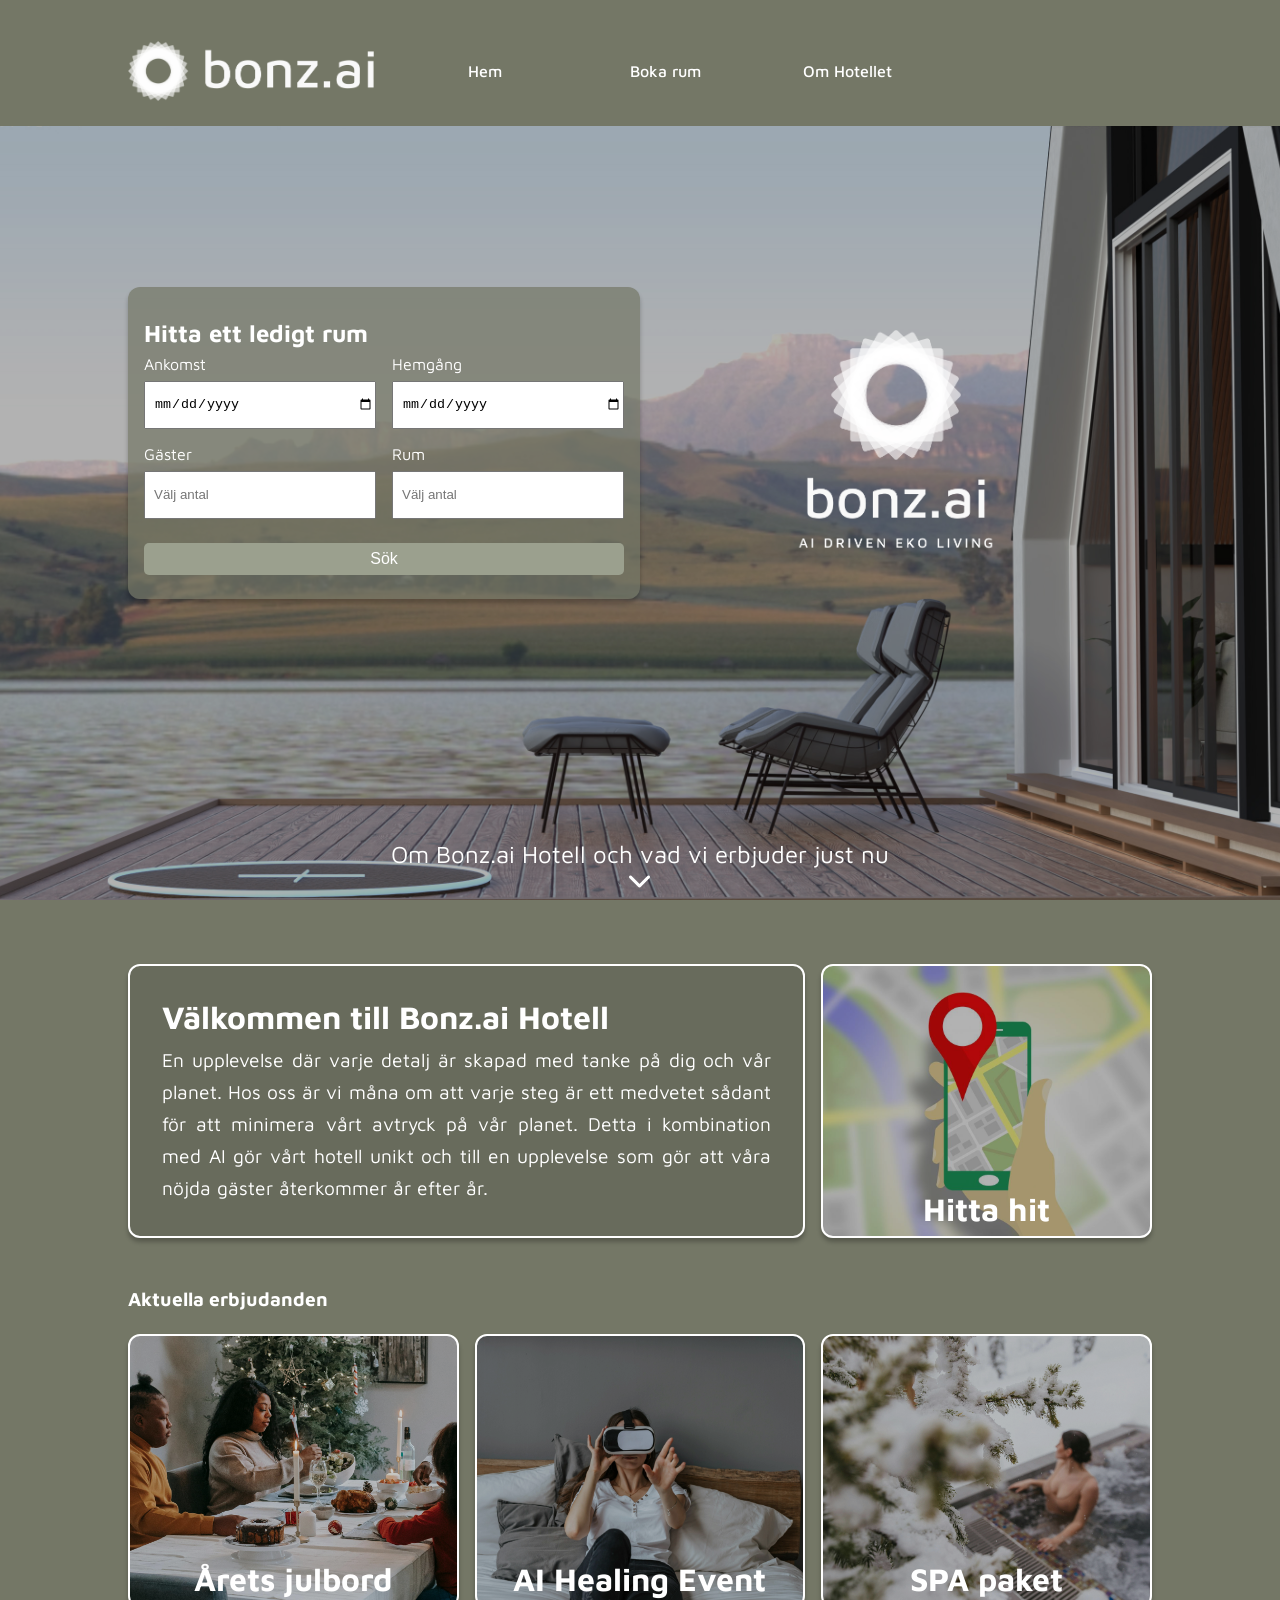
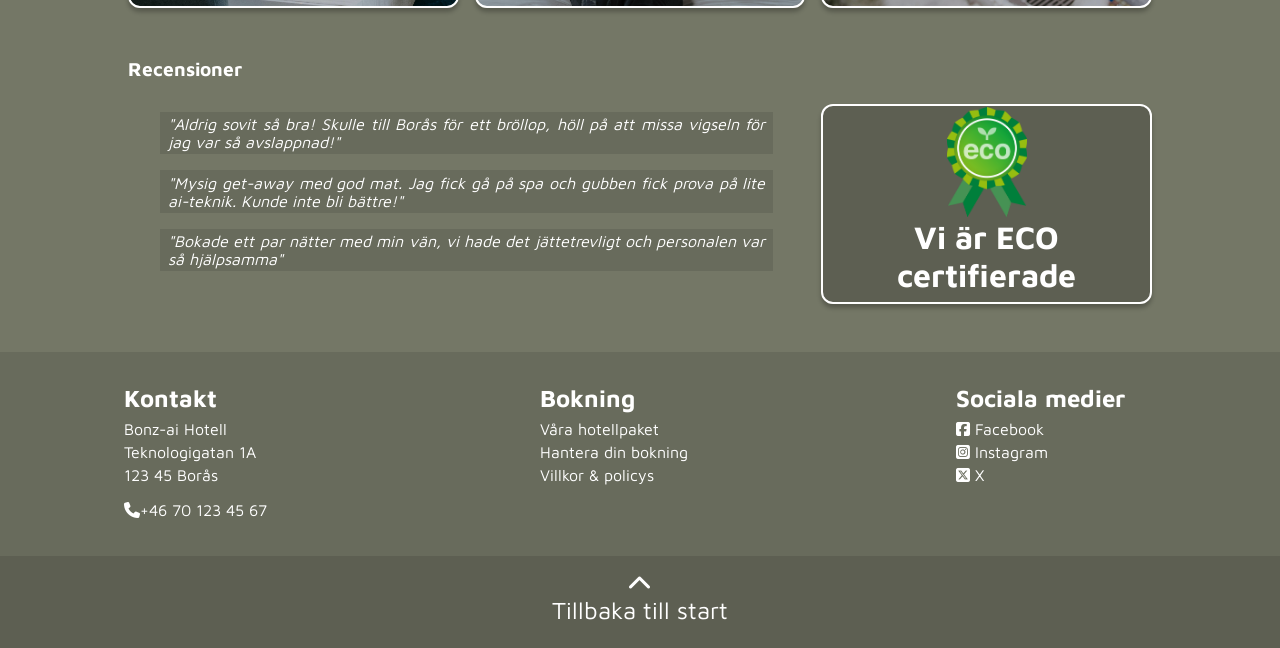
==== commit 3cbed49f: "hamburger menu installed" ====
--- a/index.html
+++ b/index.html
@@ -16,6 +16,11 @@
     <title>Välkommen till Bonz.ai!</title>
   </head>
   <body>
+    <!-- hamburgarmeny -->
+    <input type="checkbox" class="burger" id="burger" />
+    <label for="burger" class="burger-btn">
+      <span class="burger__line"></span>
+    </label>
     <!-------------------------Navigationsbar------------------------->
     <header>
       <nav id="navigation-start" class="navigation">
@@ -77,7 +82,9 @@
               max="5"
             />
           </label>
-          <button class="main-btn--long main-btn">Sök</button>
+          <button class="main-btn--long main-btn">
+            <a href="booking.html#room-section" class="room__anchar">Sök</a>
+          </button>
         </form>
         <!--------------------Logotyp------------------->
 
@@ -161,10 +168,12 @@
         <section class="link-list">
           <h2 class="link-list__title">Kontakt</h2>
           <ul class="link-list_items">
-            <li class="link-list__item">+46 70 123 45 67</li>
             <li class="link-list__item">Bonz-ai Hotell</li>
             <li class="link-list__item">Teknologigatan 1A</li>
             <li class="link-list__item">123 45 Borås</li>
+            <li class="link-list__item link-list__item--phone">
+              <i class="fa-solid fa-phone"></i>+46 70 123 45 67
+            </li>
           </ul>
         </section>
         <section class="link-list">
--- a/style.css
+++ b/style.css
@@ -14,43 +14,34 @@
 
   --main-font: "maven pro";
 }
+
 .page-title {
   color: var(--main-font-color);
   font-size: 2rem;
   align-self: end;
   padding-bottom: 1rem;
+  margin-top: 11%;
 }
 
 body {
   background-color: var(--main-bg-green);
   font-family: var(--main-font);
-}
-
-/*Bakgrundsbilder i body*/
-
-/* body {
-  background-size: cover;
-  background-position: center;
-  background-repeat: no-repeat;
-  background-attachment: fixed;
-  background-color: rgba(0, 0, 0, 0.2);
-  background-blend-mode: overlay;
-  font-family: var(--main-font);
-}
-
-.home {
-  background-image: url(assets/photos/09-day.jpg);
-} */
-
-.about {
-  background-image: url(assets/photos/03-day.jpg);
-}
-
-.booking {
-  background-image: url(assets/photos/05-day.jpg);
+  position: relative;
+}
+
+.burger-btn {
+  display: none;
+}
+.burger {
+  display: none;
 }
 
 /*----------------------------Navigation-section--------------------------*/
+
+header {
+  overflow: hidden;
+  position: relative;
+}
 
 .navigation {
   background-color: var(--main-bg-green);
@@ -66,7 +57,6 @@
 
 .navigation__logo {
   width: clamp(50px, 250px, 300px);
-  /* margin-left: 10%; */
 }
 
 .navigation__list {
@@ -111,24 +101,21 @@
   background-size: cover;
   background-position: bottom;
   background-repeat: no-repeat;
-  /* background-attachment: fixed; */
   background-color: rgba(0, 0, 0, 0.3);
   background-blend-mode: overlay;
+  width: 100%;
+  height: 86vh;
+  padding: 5rem 8rem 0.5rem;
+
   display: grid;
   grid-auto-rows: auto;
-  /* max-width: 1000px; */
-  width: 100%;
-  height: 86vh;
   text-align: center;
   place-items: center;
-  /* margin: 0 auto; */
-  padding: 9rem 8rem 0.5rem;
 }
 
 .hero--home {
   grid-template-columns: 1fr 1fr;
   background-image: url(assets/photos/09-day.jpg);
-  /* margin-top: 8rem; */
 }
 
 .hero--booking {
@@ -149,11 +136,12 @@
   grid-template-columns: repeat(4, 1fr);
   grid-auto-rows: auto;
   column-gap: 1rem;
-  /* min-height: max-content; behövs det?*/
+
   border-radius: 12px;
   background: rgba(116, 119, 102, 0.7);
   box-shadow: 0px 4px 4px 0px rgba(0, 0, 0, 0.25);
   width: 100%;
+  max-width: 1000px;
 }
 
 .check-room--sizing {
@@ -243,34 +231,25 @@
   grid-template-columns: repeat(auto-fit, minmax(100px, 1fr));
   grid-auto-rows: auto;
   gap: 1rem;
-
-  /* display: flex;
-  flex-direction: row;
-  align-items: flex-start;
-  align-content: flex-start;
-  gap: 27px 50px;
-  flex-wrap: wrap; */
-}
-
-/*---------------------------------Galleri för rumsbokning-----------------------*/
+}
+
+/*------------------Galleri för rumsbokning-----------------*/
 
 .gallery {
-  /* width: 300px; */
-
-  /* position: relative; */
+  padding: 1rem;
   margin-top: 0;
   overflow: hidden;
+
   display: grid;
-  /* grid-template-columns: repeat(3, 1fr); */
   grid-template-columns: repeat(3, minmax(100px, 1fr));
   grid-template-rows: repeat(auto-fit, minmax(200px, 300px));
+  row-gap: 0.5rem;
 }
 
 .gallery__image {
   display: none;
-
   height: 100%;
-  max-width: 100%;
+  width: 100%;
   object-fit: cover;
   border-radius: 12px;
 
@@ -318,16 +297,13 @@
 
 .gallery__thumbnail--label-1 {
   background-image: url(assets/photos/01-day.jpg);
-  /* justify-self: end; */
 }
 
 .gallery__thumbnail--label-2 {
   background-image: url(assets/photos/03-day.jpg);
-  /* justify-self: center; */
 }
 .gallery__thumbnail--label-3 {
   background-image: url(assets/photos/07-day.jpg);
-  /* justify-self: start; */
 }
 
 #thumbnail-1:checked ~ .gallery__image--1 {
@@ -368,44 +344,85 @@
 /*----------------------Skriftlig beskrivning av rummen------------------*/
 
 .room__info-box {
+  display: grid;
+  grid-template-columns: repeat(4, 1fr);
+  grid-auto-rows: auto;
+  gap: 0.4rem;
+  padding: 1rem;
+
+  color: black;
+  /* 
   display: flex;
   flex-direction: column;
   gap: 1rem;
-  padding: 1rem;
+  padding: 1rem; */
 }
 
 .room__title {
-  margin-top: 1rem;
-  font-size: 1.8rem;
+  font-size: 2rem;
+  grid-column: 1 / -1;
 }
 
 .room__subtitle {
   font-size: 1.1rem;
+  grid-column: 1 / -1;
+  font-weight: 300;
 }
 
 .room__information {
   font-size: 1rem;
   text-align: justify;
+
+  grid-column: 1 / -1;
 }
 
 .room__list {
+  padding: 0 0.5rem;
   display: flex;
   flex-direction: row;
-  justify-content: space-around;
-  margin-top: 1rem;
+  justify-content: space-between;
+
+  grid-column: 1 /-1;
 }
 
 .room__list-item {
   display: inline-block;
   font-weight: 500;
   list-style-type: none;
-  font-size: 0.8rem;
-}
+  font-size: 0.9rem;
+}
+
+.room__item-paragraph {
+  font-size: 0.7rem;
+}
+
 .room__price {
+  color: var(--main-btn-green);
+  font-size: 1.2rem;
+
   align-self: end;
+  grid-column: 1 / -1;
+  text-align: right;
+  padding-right: 0.8rem;
+}
+
+.room__btn {
+  grid-column: 3 / 5;
+  height: 100%;
+  font-size: 1.3rem;
+}
+.room__btn:hover,
+.room__btn:focus {
+  font-size: 1.4rem;
 }
 
 /*-------------------------------Anchars-----------------------------*/
+
+.room__anchar {
+  text-decoration: none;
+  font-family: inherit;
+  color: inherit;
+}
 
 .anchar {
   color: white;
@@ -417,7 +434,6 @@
 }
 
 .anchar--top {
-  /* margin-top: 3rem; */
   align-self: end;
 }
 
@@ -438,14 +454,12 @@
   grid-auto-rows: 200px;
   column-gap: 1rem;
   row-gap: 1.5rem;
-
   padding: 4rem 8rem 2rem;
 }
 
 .hotel-info__about {
   grid-column: auto / span 2;
   background-color: var(--dark-green);
-  /* background-color: rgba(255, 255, 255, 0.3); */
   border-radius: 12px;
   border: white 2px solid;
   box-shadow: 0px 4px 4px 0px rgba(0, 0, 0, 0.25);
@@ -461,7 +475,6 @@
 }
 
 .hotel-info__article {
-  /* grid-column: auto / span 1; */
   border-radius: 12px;
   border: white 2px solid;
   box-shadow: 0px 4px 4px 0px rgba(0, 0, 0, 0.25);
@@ -477,12 +490,6 @@
   grid-template-columns: 1fr;
   justify-content: center;
   align-items: end;
-
-  /* display: flex;
-  flex-direction: row;
-  justify-content: center;
-  align-items: end;
-  flex-wrap: wrap; */
 }
 
 .hotel-info__article:hover {
@@ -559,10 +566,6 @@
   background-color: var(--dark-green);
   margin-top: 1rem;
   color: white;
-
-  /* display: flex;
-  flex-direction: row;
-  justify-content: space-around; */
 }
 
 .footer__wrapper {
@@ -589,6 +592,9 @@
 .link-list__item {
   padding-bottom: 0.3rem;
 }
+.link-list__item--phone {
+  margin: 0.8rem 0 0rem;
+}
 
 .link-list__item--btn {
   cursor: pointer;
@@ -604,32 +610,116 @@
 /*-------------------------------Mobilvy-------------------------------*/
 
 @media (max-width: 875px) {
-  /* body {
-    background-size: 400%;
-    background-position: 62%;
-    background-repeat: no-repeat;
-    background-attachment: fixed;
-  } */
+  /* ---------------------------Hamburger-section-------------------------- */
+
+  .burger {
+    display: none;
+  }
+
+  .burger-btn {
+    width: 1.5rem;
+    aspect-ratio: 1;
+    top: 1rem;
+    right: 1rem;
+
+    display: flex;
+    flex-direction: row;
+    justify-content: center;
+    align-items: center;
+    z-index: 999;
+    position: fixed;
+  }
+
+  .burger__line,
+  .burger__line::before,
+  .burger__line::after {
+    width: 100%;
+    height: 2px;
+    background-color: var(--main-font-color);
+    position: absolute;
+    transition: all 0.3s ease-in-out;
+  }
+
+  .burger__line::before {
+    content: "";
+    top: -8px;
+  }
+
+  .burger__line::after {
+    content: "";
+    top: 8px;
+  }
+
+  .burger:checked ~ .burger-btn .burger__line {
+    transform: rotate(45deg);
+  }
+  .burger:checked ~ .burger-btn .burger__line::before {
+    transform: rotate(0);
+    top: 0;
+  }
+  .burger:checked ~ .burger-btn .burger__line::after {
+    transform: rotate(90deg);
+    top: 0;
+  }
 
   .navigation {
+    width: 100vw;
+    height: 100vh;
+    padding: 0;
+    transform: translateX(100%);
+    transition: transform 0.5s ease-in-out;
+
+    position: fixed;
+  }
+  .navigation__logo {
     display: none;
   }
-  /* .wrapper {
-    padding: 1rem;
-  } */
+
+  .navigation__list {
+    flex-direction: column;
+    align-items: flex-end;
+    gap: 0;
+    width: 100%;
+    padding-top: 4rem;
+  }
+
+  .navigation__list-item {
+    padding: 2rem;
+    width: 100%;
+    border-top: 1px solid var(--main-font-color);
+  }
+  .navigation__list-item:nth-child(3) {
+    border-bottom: 1px solid var(--main-font-color);
+  }
+
+  .navigation__link {
+    text-align: right;
+    padding: 0;
+    transition: background-color 0.3s ease; /* Lägger till en övergångseffekt på bakgrund och font-size*/
+  }
+
+  .navigation__list-item:hover,
+  .navigation__list-item:active {
+    background-color: var(--dark-green);
+  }
+
+  .burger:checked ~ header .navigation {
+    transform: translateX(0);
+    position: fixed;
+  }
 
   .hero {
-    height: auto;
+    height: 100vh;
+    margin-top: 0;
   }
 
   .hero--home,
-  .wrapper--booking {
+  .hero--booking {
     grid-template-columns: 1fr;
     grid-template-rows: 1fr;
     place-items: center;
     padding: 4rem 1rem 1rem;
     height: 100vh;
-    /* margin-top: 4rem; */
   }
 
   .anchar--top {
@@ -650,9 +740,6 @@
 
   .hero--home .check-room {
     order: 2;
-
-    /* grid-template-columns: 1fr;
-    grid-column: 1; */
   }
 
   .check-room--sizing {
@@ -701,7 +788,6 @@
   }
 
   .hotel-info__review {
-    /* grid-row: span 2; */
     order: 2;
     padding: 0 1rem;
     place-self: center;
@@ -719,7 +805,6 @@
   }
 
   .page-footer {
-    /* flex-direction: column; */
     flex-wrap: wrap;
     justify-content: start;
   }
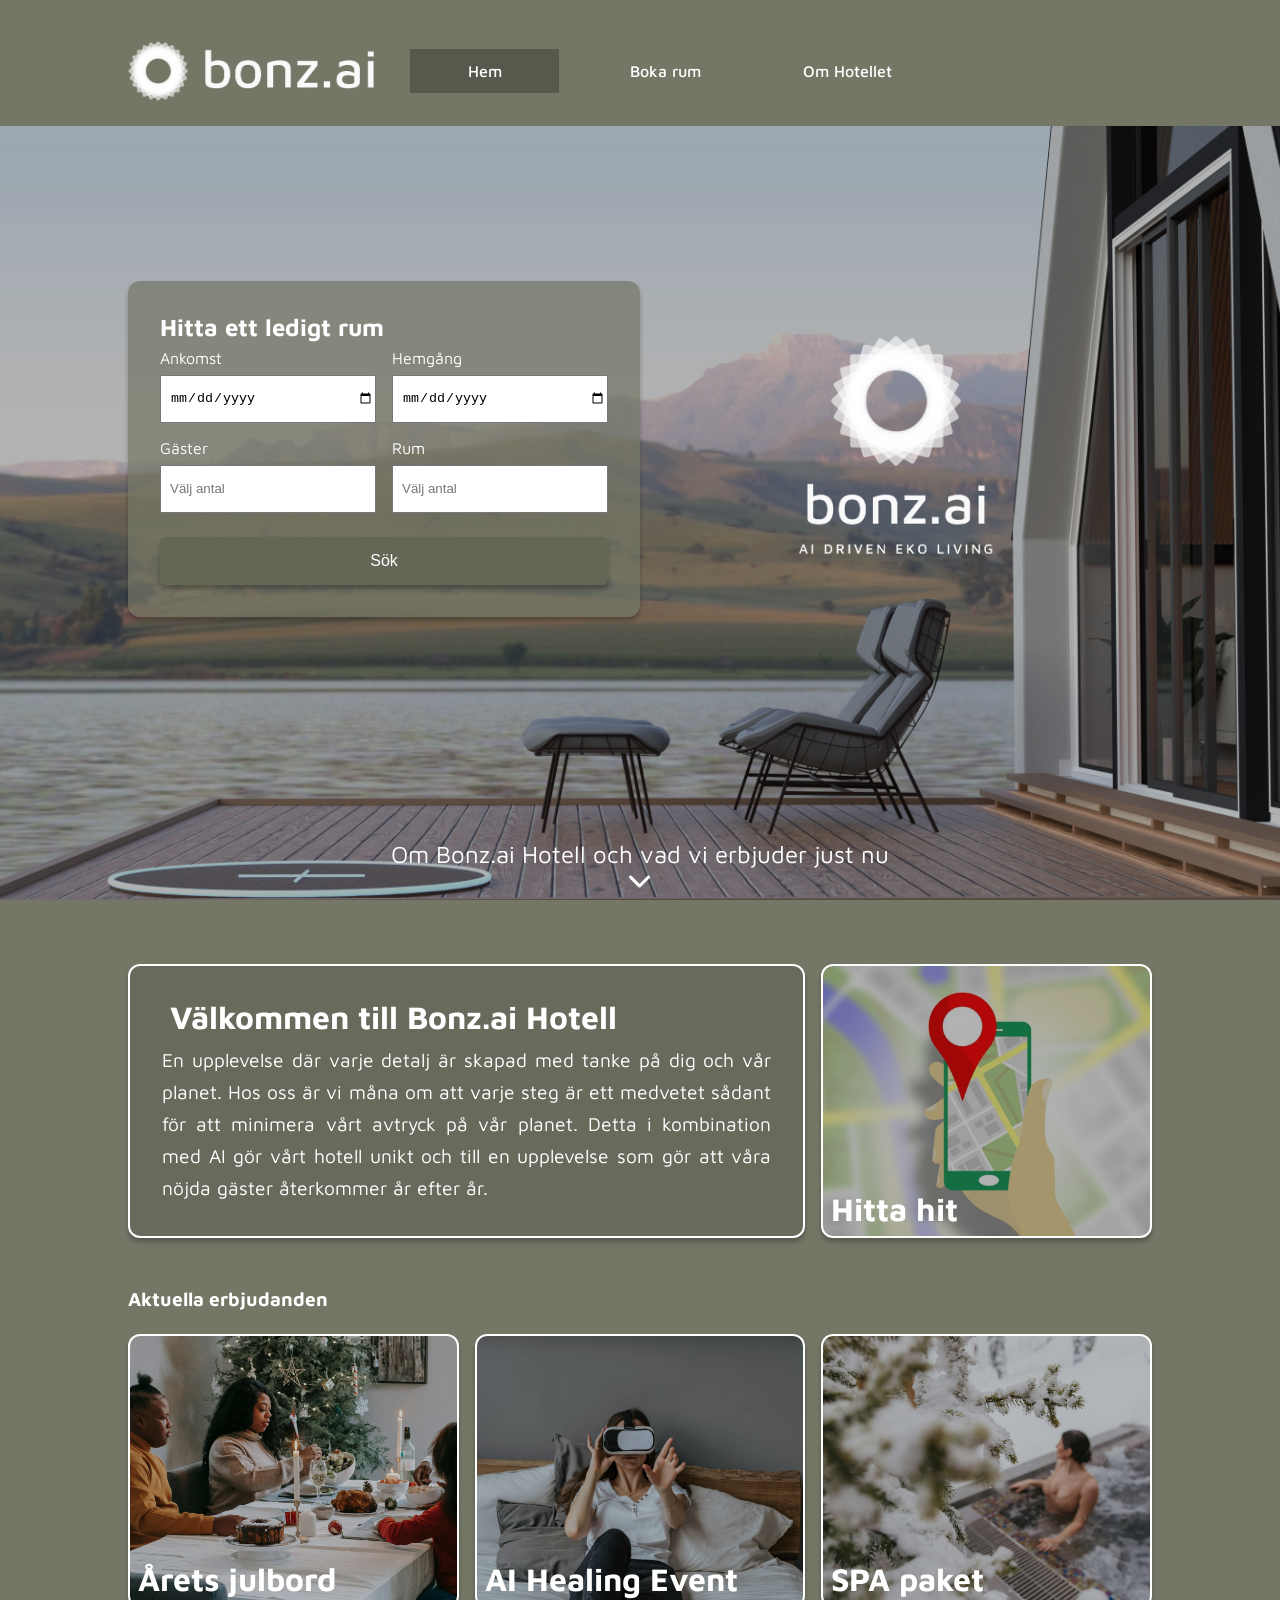
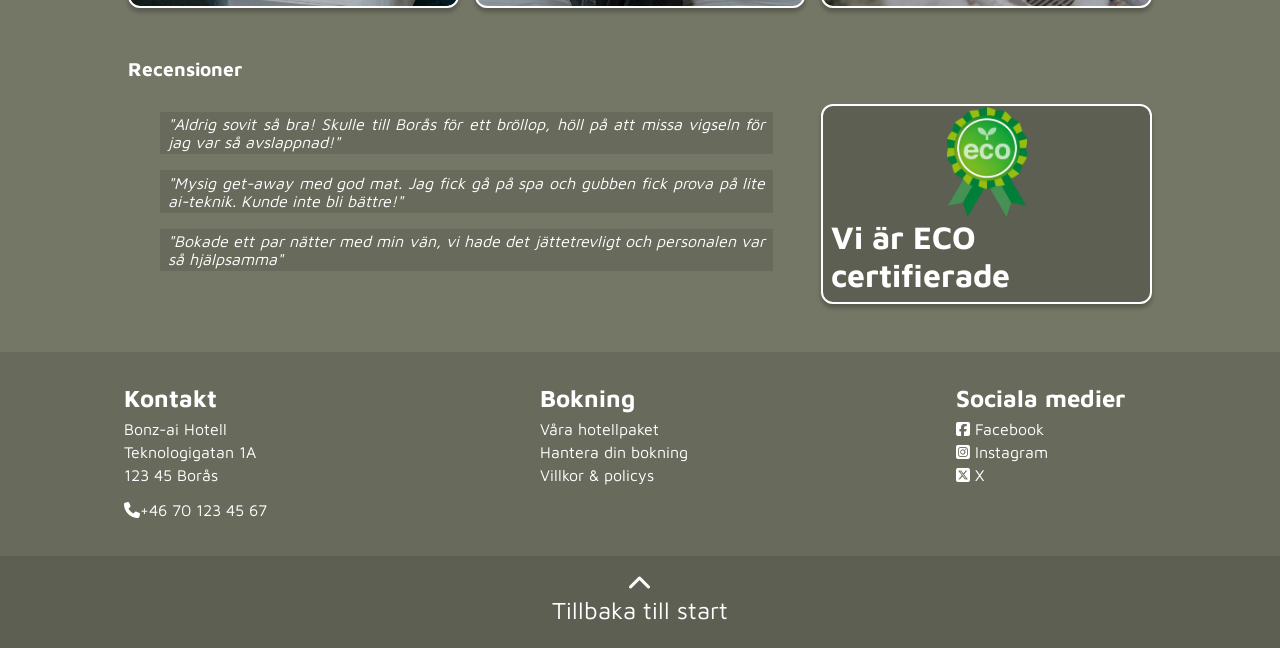
==== commit 2cff1109: "Desktop finished" ====
--- a/index.html
+++ b/index.html
@@ -30,7 +30,7 @@
           alt="Bonz.ai logotyp -startsida"
         />
         <ul class="navigation__list">
-          <li class="navigation__list-item">
+          <li class="navigation__list-item btn--active">
             <a href="index.html" class="navigation__link">Hem</a>
           </li>
           <li class="navigation__list-item">
@@ -48,7 +48,7 @@
       <!--------------------check-room------------------->
 
       <section class="hero hero--home">
-        <form class="check-room">
+        <form class="check-room check-room--grid">
           <h2 class="check-room__title">Hitta ett ledigt rum</h2>
           <label class="check-room__info">
             Ankomst
@@ -105,8 +105,8 @@
 
       <!-----------------------Hotellet akutella info--------------------------->
 
-      <section id="hotel-info" class="hotel-info">
-        <section class="hotel-info__about">
+      <section id="hotel-info" class="hotel-info hotel-info--set-rows">
+        <section class="hotel-info__section hotel-info__section--dark">
           <h2 class="hotel-info__title hotel-info__title--margin">
             Välkommen till Bonz.ai Hotell
           </h2>
@@ -118,17 +118,25 @@
             nöjda gäster återkommer år efter år.
           </p>
         </section>
-        <section class="hotel-info__article hotel-info__article--map">
+        <section
+          class="hotel-info__article hotel-info__btn hotel-info__article--map"
+        >
           <h3 class="hotel-info__title">Hitta hit</h3>
         </section>
         <h2 class="hotel-info__divide-title">Aktuella erbjudanden</h2>
-        <article class="hotel-info__article hotel-info__article--julbord">
+        <article
+          class="hotel-info__article hotel-info__btn hotel-info__article--julbord"
+        >
           <h3 class="hotel-info__title">Årets julbord</h3>
         </article>
-        <article class="hotel-info__article hotel-info__article--virtual">
+        <article
+          class="hotel-info__article hotel-info__btn hotel-info__article--virtual"
+        >
           <h3 class="hotel-info__title">AI Healing Event</h3>
         </article>
-        <article class="hotel-info__article hotel-info__article--spa">
+        <article
+          class="hotel-info__article hotel-info__btn hotel-info__article--spa"
+        >
           <h3 class="hotel-info__title">SPA paket</h3>
         </article>
         <h2 class="hotel-info__divide-title">Recensioner</h2>
--- a/style.css
+++ b/style.css
@@ -6,13 +6,37 @@
 
 :root {
   --main-bg-green: #747766;
-  --main-btn-green: #616452;
+  --main-bg-opacity-green: rgba(116, 119, 102, 0.7);
+  --anchar-bg-color: #5d5f52;
+
+  --color-main-btn: #636756;
+  --color-btn-hover: #56594b;
+
   --dark-green: #686b5c;
+
   --main-font-color: #ffffff;
   --link-font-color: #d3d3d3;
-  --anchar-bg-color: #5d5f52;
+  --font-color-green: #56594b;
 
   --main-font: "maven pro";
+}
+
+.border {
+  width: 100%;
+  height: 1px;
+  background-color: transparent;
+
+  margin: auto;
+}
+
+.border--light {
+  border-top: var(--main-font-color) 2px solid;
+  margin-top: 2rem;
+}
+
+.border--dark {
+  border-top: var(--dark-green) 2px solid;
+  grid-column: 1 / -1;
 }
 
 .page-title {
@@ -89,7 +113,7 @@
 .navigation__link:hover,
 .navigation__link:focus {
   outline: none;
-  background-color: var(--main-btn-green);
+  background-color: var(--color-btn-hover);
   color: white;
   font-size: 1.1rem;
   border-radius: 5px;
@@ -111,6 +135,7 @@
   grid-auto-rows: auto;
   text-align: center;
   place-items: center;
+  grid-template-columns: 1fr;
 }
 
 .hero--home {
@@ -119,29 +144,30 @@
 }
 
 .hero--booking {
-  grid-template-columns: 1fr;
   background-image: url(assets/photos/08-day.jpg);
 }
 
 .hero--about {
-  grid-template-columns: 1fr;
-  background-image: url(assets/photos/05-day.jpg);
+  background-image: url(assets/photos/03-day.jpg);
 }
 
 /*-----------------------Section för Rumsbokning-----------------------*/
 
-.check-room {
-  padding: 2rem 1rem 1.5rem;
+.check-room,
+.hero__block {
+  padding: 2rem;
+  border-radius: 12px;
+  background: var(--main-bg-opacity-green);
+  box-shadow: 0px 4px 4px 0px rgba(0, 0, 0, 0.25);
+  width: 100%;
+  max-width: 1000px;
+}
+
+.check-room--grid {
   display: grid;
   grid-template-columns: repeat(4, 1fr);
   grid-auto-rows: auto;
   column-gap: 1rem;
-
-  border-radius: 12px;
-  background: rgba(116, 119, 102, 0.7);
-  box-shadow: 0px 4px 4px 0px rgba(0, 0, 0, 0.25);
-  width: 100%;
-  max-width: 1000px;
 }
 
 .check-room--sizing {
@@ -180,9 +206,22 @@
   width: 200px;
 }
 
+.hero__block--flex {
+  display: flex;
+  flex-direction: column;
+
+  /* display: grid;
+  grid-template-columns: 1fr 1fr; */
+}
+
+/* .hero__paragraph--grid {
+  grid-column: 1 / -1;
+} */
+
 /*----------------------Styling för buttons-----------------*/
 
 .main-btn {
+  display: block;
   color: var(--main-font-color);
 
   text-align: center;
@@ -190,18 +229,26 @@
   border-radius: 5px;
   font-size: 1rem;
   text-decoration: none;
-  background-color: #9ba08e;
+  background-color: var(--color-main-btn);
   transition: background-color 0.3s ease, font-size 0.3s ease; /* Lägger till en övergångseffekt på bakgrund OCH font-size*/
-  width: 100%;
-  height: 2rem;
+  box-shadow: 0px 4px 4px 0px rgba(0, 0, 0, 0.25);
+  width: 100%;
+  height: 3rem;
   line-height: 2rem;
   cursor: pointer;
+  margin-top: 8px;
+}
+.btn--active {
+  outline: none;
+  background-color: var(--color-btn-hover);
+  color: white;
+  font-size: 1.1rem;
 }
 
 .main-btn:hover,
 .main-btn:focus {
   outline: none;
-  background-color: var(--main-btn-green);
+  background-color: var(--color-btn-hover);
   color: white;
   font-size: 1.1rem;
 }
@@ -397,7 +444,7 @@
 }
 
 .room__price {
-  color: var(--main-btn-green);
+  color: var(--font-color-green);
   font-size: 1.2rem;
 
   align-self: end;
@@ -419,9 +466,12 @@
 /*-------------------------------Anchars-----------------------------*/
 
 .room__anchar {
+  display: block;
   text-decoration: none;
   font-family: inherit;
   color: inherit;
+
+  grid-column: 1 / -1;
 }
 
 .anchar {
@@ -450,20 +500,63 @@
 .hotel-info {
   display: grid;
   grid-template-columns: repeat(3, 1fr);
-  grid-template-rows: repeat(2, 1fr 3em);
-  grid-auto-rows: 200px;
   column-gap: 1rem;
   row-gap: 1.5rem;
   padding: 4rem 8rem 2rem;
 }
 
-.hotel-info__about {
+.hotel-info--auto-rows {
+  grid-template-rows: auto;
+}
+
+.hotel-info--set-rows {
+  grid-template-rows: repeat(2, 1fr 3em);
+  grid-auto-rows: 200px;
+}
+
+.hotel-info__section {
   grid-column: auto / span 2;
-  background-color: var(--dark-green);
+
   border-radius: 12px;
-  border: white 2px solid;
   box-shadow: 0px 4px 4px 0px rgba(0, 0, 0, 0.25);
   padding: 2rem;
+}
+
+.hotel-info__section--light {
+  background-color: var(--main-font-color);
+  border: var(--dark-green) 2px solid;
+}
+
+.hotel-info__section--dark {
+  background-color: var(--dark-green);
+  border: white 2px solid;
+}
+
+.hotel-info__section--long {
+  grid-column: 1 / -1;
+  margin-top: 2rem;
+}
+
+.hotel-info__dark-title {
+  color: var(--dark-green);
+  margin-bottom: 1rem;
+}
+
+.hotel-info__list {
+  display: flex;
+  flex-direction: row;
+  justify-content: center;
+  flex-wrap: wrap;
+}
+.hotel-info__list-item {
+  list-style-type: none;
+  color: var(--dark-green);
+  font-weight: 500;
+  margin: 0.5rem 2rem;
+}
+
+.hotel-info__icon {
+  margin-right: 0.5rem;
 }
 
 .hotel-info__divide-title {
@@ -492,10 +585,14 @@
   align-items: end;
 }
 
-.hotel-info__article:hover {
+.hotel-info__btn:hover {
   filter: brightness(80%);
   cursor: pointer;
 }
+/* .hotel-info__article:hover {
+  filter: brightness(80%);
+  cursor: pointer;
+} */
 
 .certificats__cert {
   justify-self: center;
@@ -528,23 +625,40 @@
   padding-top: 0.5rem;
 }
 
-.hotel-info__title {
+.hotel-info__title,
+.hero__title {
   color: white;
   font-size: 2rem;
   margin-bottom: 0.5rem;
+  text-align: left;
+  padding-left: 0.5rem;
 
   grid-column: 1 / -1;
 }
 
-.hotel-info__paragraph {
+.hotel-info__title--center {
+  text-align: center;
+  font-size: 4rem;
+}
+
+.hotel-info__paragraph,
+.hero__paragraph {
   color: white;
   font-weight: 300;
   text-align: justify;
 }
 
-.hotel-info__paragraph--big {
+.hotel-info__paragraph--big,
+.hero__paragraph--big {
   font-size: 1.2rem;
   line-height: 2rem;
+}
+
+.hotel-info__paragraph--center {
+  text-align: center;
+}
+.hotel-info__paragraph--margin {
+  margin-top: 1.5rem;
 }
 
 .hotel-info__paragraph--review {
@@ -559,6 +673,204 @@
   display: none;
 }
 
+.hotel-info__stars {
+  display: flex;
+  flex-direction: row;
+  justify-content: center;
+}
+
+.hotel-info__star {
+  list-style-type: none;
+  color: var(--main-font-color);
+}
+
+/*---------------------------Carousel-section--------------------------*/
+
+.carousel {
+  width: 100%;
+  display: grid;
+  grid-template-rows: 300px 30px;
+  grid-template-columns: 1fr 30px 30px 30px 30px 30px 1fr;
+  align-items: center;
+  justify-items: center;
+  margin: 2rem 0;
+
+  /* grid-row: 1 / 2;
+  grid-column: 1 / 8;
+  width: 100vw;
+  height: 500px;
+  display: flex;
+  align-items: center;
+  justify-content: center;
+  overflow: hidden;
+  transform-style: preserve-3d;
+  perspective: 600px;
+  --items: 5;
+  --middle: 3;
+  --position: 1;
+  pointer-events: none; */
+}
+.carousel--grid {
+  grid-column: 1 / -1;
+}
+
+.carousel__cards {
+  grid-row: 1 / 2;
+  grid-column: 1 / 8;
+  width: 100%;
+  height: 300px;
+  display: flex;
+  align-items: center;
+  justify-content: center;
+  overflow: hidden;
+  transform-style: preserve-3d;
+  perspective: 600px;
+  --items: 5;
+  --middle: 3;
+  --position: 1;
+  pointer-events: none;
+
+  /* position: absolute;
+  width: 300px;
+  height: 200px;
+  background: rgba(116, 119, 102, 0.7);
+  --r: calc(var(--position) - var(--offset));
+  --abs: max(calc(var(--r) * -1), var(--r));
+  transition: all 0.25s linear;
+  transform: rotateY(calc(-10deg * var(--r)))
+    translateX(calc(-300px * var(--r)));
+  z-index: calc((var(--position) - var(--abs)));
+  overflow: hidden; */
+}
+
+.carousel__card {
+  position: absolute;
+  width: 80%;
+  max-width: 750px;
+  height: 300px;
+  border-radius: 12px;
+  /* background: rgba(255, 255, 255, 0.3); Lätt genomskinlig vit bakgrund */
+  backdrop-filter: blur(10px); /* Gör bakgrunden suddig */
+  background-color: rgba(104, 107, 92, 0.7);
+
+  padding: 4rem 3rem;
+
+  --r: calc(var(--position) - var(--offset));
+  --abs: max(calc(var(--r) * -1), var(--r));
+  transition: all 0.25s linear;
+  transform: rotateY(calc(-10deg * var(--r)))
+    translateX(calc(-300px * var(--r)));
+  z-index: calc((var(--position) - var(--abs)));
+
+  display: grid;
+  grid-template-columns: repeat(4, 1fr);
+  grid-template-rows: 50px 1fr;
+
+  column-gap: 3rem;
+}
+
+.carousel__card--1 {
+  --offset: 1;
+}
+.carousel__card--2 {
+  --offset: 2;
+}
+.carousel__card--3 {
+  --offset: 3;
+}
+.carousel__card--4 {
+  --offset: 4;
+}
+.carousel__card--5 {
+  --offset: 5;
+}
+
+#carousel__radio-1 {
+  grid-column: 2 / 3;
+  grid-row: 2 / 3;
+}
+#carousel__radio-1:checked ~ .carousel__cards {
+  --position: 1;
+}
+
+#carousel__radio-1:checked ~ .carousel__cards .carousel__card--1 {
+  background-color: rgba(93, 96, 80, 0.8);
+}
+
+#carousel__radio-2 {
+  grid-column: 3 / 4;
+  grid-row: 2 / 3;
+}
+
+#carousel__radio-2:checked ~ .carousel__cards {
+  --position: 2;
+}
+#carousel__radio-2:checked ~ .carousel__cards .carousel__card--2 {
+  background-color: rgba(93, 96, 80, 0.8);
+}
+
+#carousel__radio-3 {
+  grid-column: 4 / 5;
+  grid-row: 2 / 3;
+}
+
+#carousel__radio-3:checked ~ .carousel__cards {
+  --position: 3;
+}
+#carousel__radio-3:checked ~ .carousel__cards .carousel__card--3 {
+  background-color: rgba(93, 96, 80, 0.8);
+}
+
+#carousel__radio-4 {
+  grid-column: 5 / 6;
+  grid-row: 2 / 3;
+}
+
+#carousel__radio-4:checked ~ .carousel__cards {
+  --position: 4;
+}
+
+#carousel__radio-4:checked ~ .carousel__cards .carousel__card--4 {
+  background-color: rgba(93, 96, 80, 0.8);
+}
+#carousel__radio-5 {
+  grid-column: 6 / 7;
+  grid-row: 2 / 3;
+}
+
+#carousel__radio-5:checked ~ .carousel__cards {
+  --position: 5;
+}
+
+#carousel__radio-5:checked ~ .carousel__cards .carousel__card--5 {
+  background-color: rgba(93, 96, 80, 0.8);
+}
+
+.carousel__image {
+  height: auto;
+
+  grid-column: 1 / 2;
+  grid-row: 1 / 3;
+  align-self: center;
+}
+
+.carousel__title {
+  font-size: 2rem;
+  color: var(--main-font-color);
+  grid-column: 2 / 5;
+  grid-row: 1 / 2;
+
+  /* align-self: end; */
+}
+
+.carousel__paragraph {
+  font-size: 1rem;
+  color: var(--main-font-color);
+  margin-top: 1rem;
+
+  grid-column: 2 / 5;
+  grid-row: 2 / 3;
+}
 /*----------------------------Footer section--------------------------*/
 
 .page-footer {
@@ -687,6 +999,7 @@
     padding: 2rem;
     width: 100%;
     border-top: 1px solid var(--main-font-color);
+    transition: background-color 0.3s ease; /* Lägger till en övergångseffekt på bakgrund och font-size*/
   }
   .navigation__list-item:nth-child(3) {
     border-bottom: 1px solid var(--main-font-color);
@@ -695,7 +1008,11 @@
   .navigation__link {
     text-align: right;
     padding: 0;
-    transition: background-color 0.3s ease; /* Lägger till en övergångseffekt på bakgrund och font-size*/
+  }
+
+  .navigation__link:hover,
+  .navigation__link:focus {
+    background-color: transparent;
   }
 
   .navigation__list-item:hover,
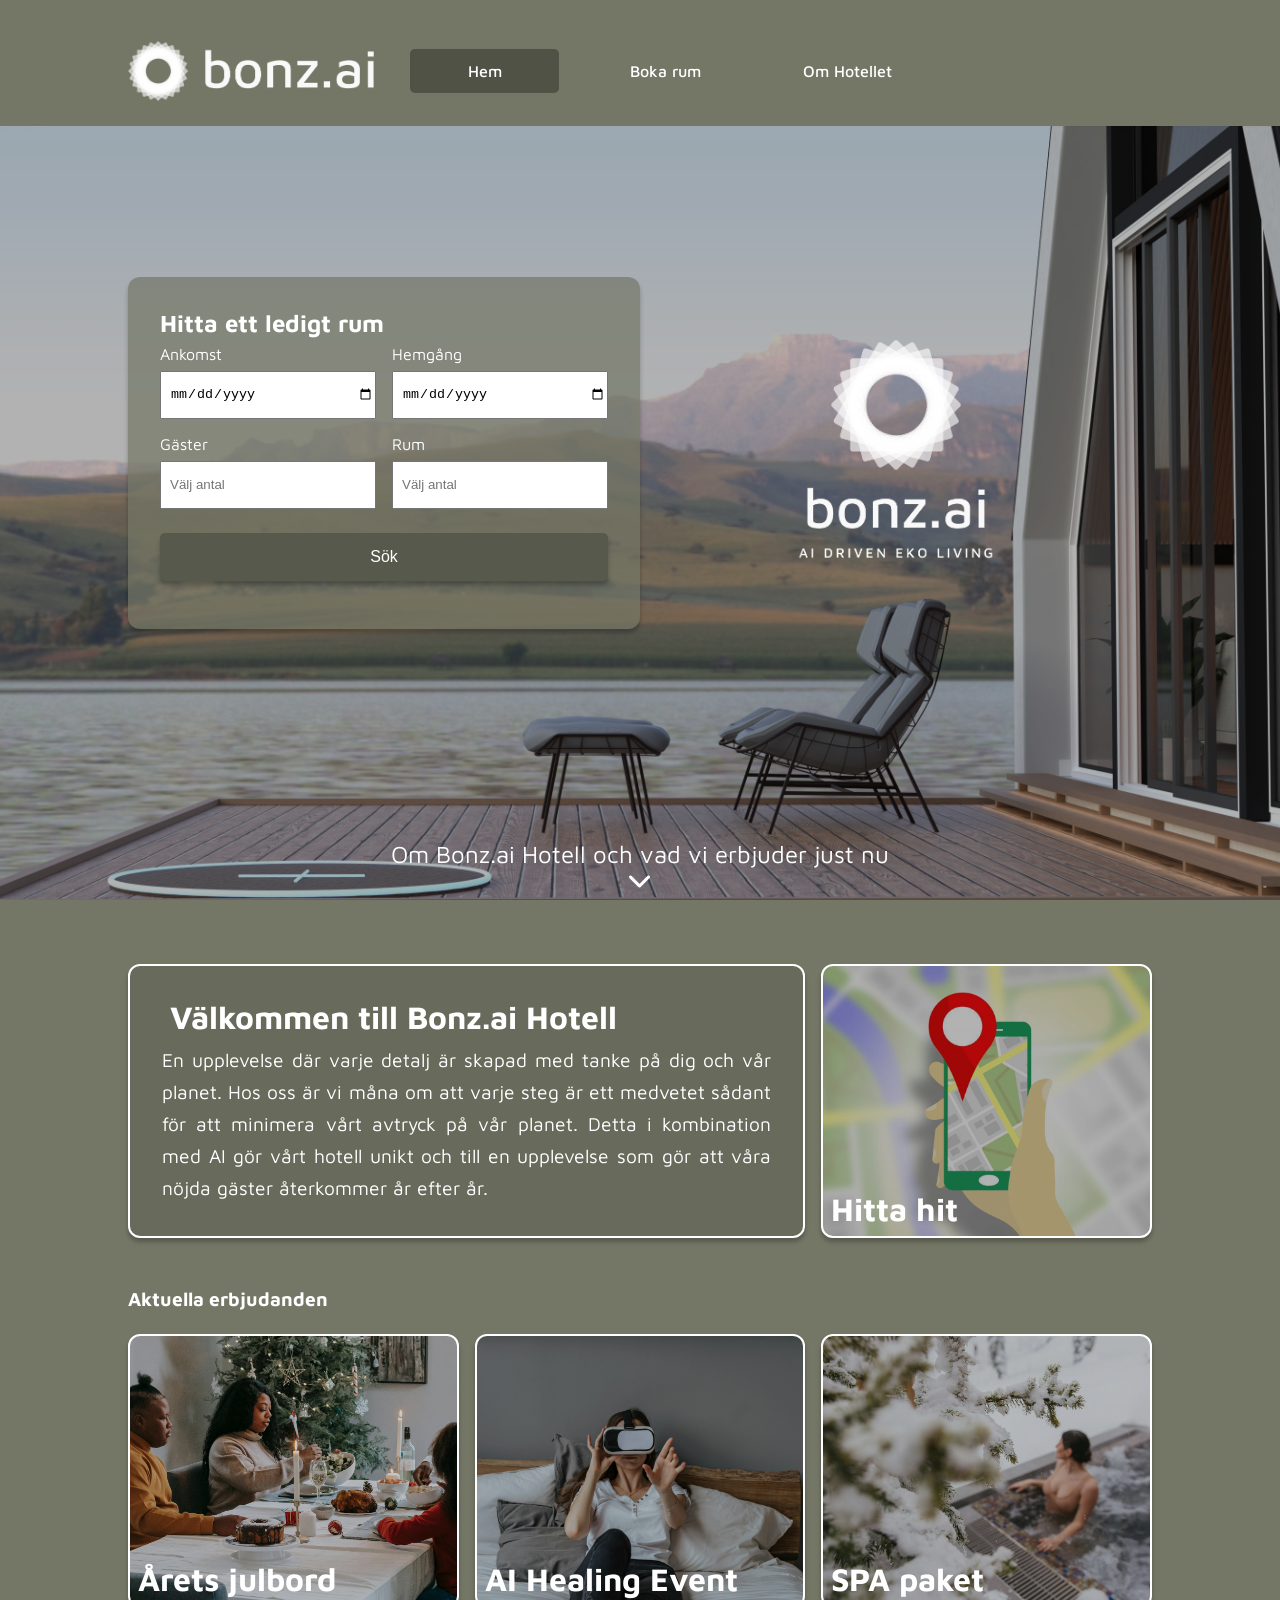
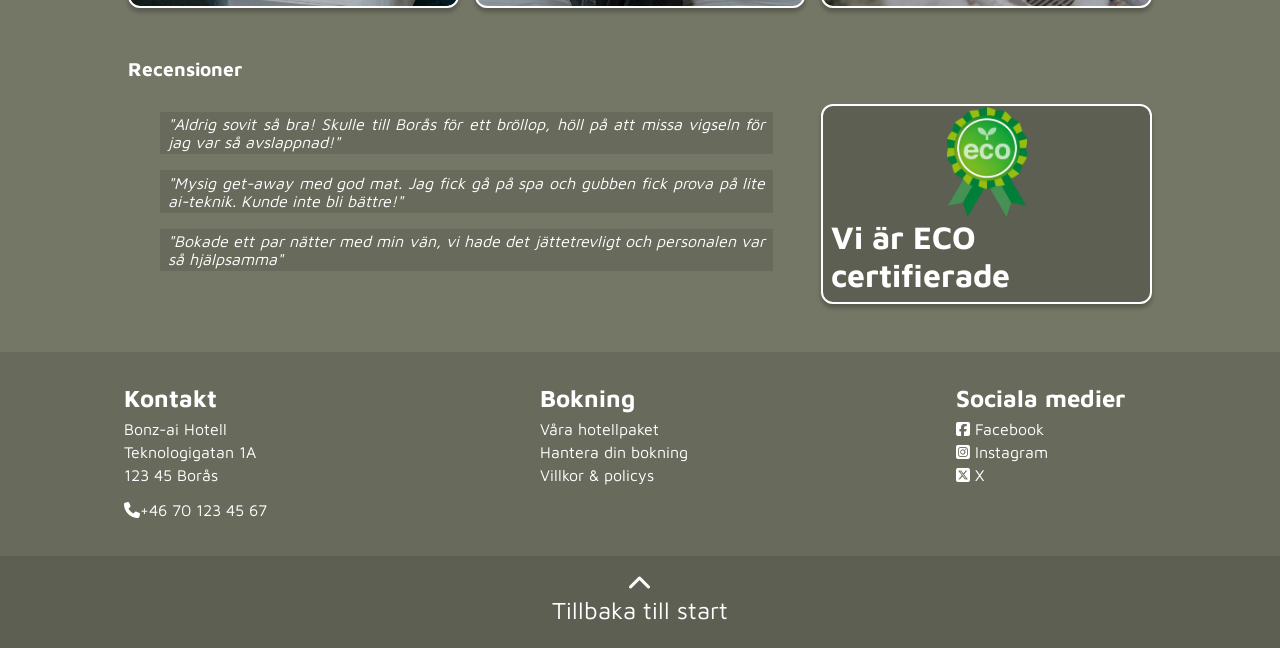
==== commit 06e898a3: "Webpage working in full without errors" ====
--- a/index.html
+++ b/index.html
@@ -180,41 +180,36 @@
             <li class="link-list__item">Teknologigatan 1A</li>
             <li class="link-list__item">123 45 Borås</li>
             <li class="link-list__item link-list__item--phone">
-              <i class="fa-solid fa-phone"></i>+46 70 123 45 67
+              <i class="link.list__icon--phone fa-solid fa-phone"></i>+46 70 123
+              45 67
             </li>
           </ul>
         </section>
         <section class="link-list">
           <h2 class="link-list__title">Bokning</h2>
           <ul class="link-list_items">
-            <li class="link-list__item">
-              <a href="#" class="link-list__item--btn">Våra hotellpaket</a>
-            </li>
-            <li class="link-list__item">
-              <a href="#" class="link-list__item--btn">Hantera din bokning</a>
-            </li>
-            <li class="link-list__item">
-              <a href="#" class="link-list__item--btn">Villkor & policys</a>
+            <li class="link-list__item link-list__item--cursor">
+              Våra hotellpaket
+            </li>
+            <li class="link-list__item link-list__item--cursor">
+              Hantera din bokning
+            </li>
+            <li class="link-list__item link-list__item--cursor">
+              Villkor & policys
             </li>
           </ul>
         </section>
         <section class="link-list">
           <h2 class="link-list__title">Sociala medier</h2>
           <ul class="link-list_items">
-            <li class="link-list__item">
-              <a href="#" class="link-list__item--btn">
-                <i class="fa-brands fa-square-facebook"></i> Facebook
-              </a>
-            </li>
-            <li class="link-list__item">
-              <a href="#" class="link-list__item--btn">
-                <i class="fa-brands fa-square-instagram"></i> Instagram
-              </a>
-            </li>
-            <li class="link-list__item">
-              <a href="#" class="link-list__item--btn">
-                <i class="fa-brands fa-square-x-twitter"></i> X
-              </a>
+            <li class="link-list__item link-list__item--cursor">
+              <i class="fa-brands fa-square-facebook"></i> Facebook
+            </li>
+            <li class="link-list__item link-list__item--cursor">
+              <i class="fa-brands fa-square-instagram"></i> Instagram
+            </li>
+            <li class="link-list__item link-list__item--cursor">
+              <i class="fa-brands fa-square-x-twitter"></i> X
             </li>
           </ul>
         </section>
--- a/style.css
+++ b/style.css
@@ -9,8 +9,8 @@
   --main-bg-opacity-green: rgba(116, 119, 102, 0.7);
   --anchar-bg-color: #5d5f52;
 
-  --color-main-btn: #636756;
-  --color-btn-hover: #56594b;
+  --color-main-btn: #56594b;
+  --color-btn-hover: #4f5244;
 
   --dark-green: #686b5c;
 
@@ -221,7 +221,6 @@
 /*----------------------Styling för buttons-----------------*/
 
 .main-btn {
-  display: block;
   color: var(--main-font-color);
 
   text-align: center;
@@ -233,16 +232,22 @@
   transition: background-color 0.3s ease, font-size 0.3s ease; /* Lägger till en övergångseffekt på bakgrund OCH font-size*/
   box-shadow: 0px 4px 4px 0px rgba(0, 0, 0, 0.25);
   width: 100%;
-  height: 3rem;
+  height: 48px;
   line-height: 2rem;
   cursor: pointer;
-  margin-top: 8px;
+  margin-top: 1px;
+
+  display: flex;
+  flex-direction: row;
+  justify-content: center;
+  align-items: center;
 }
 .btn--active {
   outline: none;
   background-color: var(--color-btn-hover);
   color: white;
   font-size: 1.1rem;
+  border-radius: 5px;
 }
 
 .main-btn:hover,
@@ -251,11 +256,12 @@
   background-color: var(--color-btn-hover);
   color: white;
   font-size: 1.1rem;
+  border-radius: 5px;
 }
 
 .main-btn--long {
   grid-column: 1 / -1;
-  margin-top: 1rem;
+  margin: 1rem 0;
 }
 
 /*------------------------------- Section för rum-------------------------------*/
@@ -394,7 +400,7 @@
   display: grid;
   grid-template-columns: repeat(4, 1fr);
   grid-auto-rows: auto;
-  gap: 0.4rem;
+  gap: 0.8rem;
   padding: 1rem;
 
   color: black;
@@ -470,6 +476,9 @@
   text-decoration: none;
   font-family: inherit;
   color: inherit;
+  height: 48px;
+  width: auto;
+  margin-top: 1rem;
 
   grid-column: 1 / -1;
 }
@@ -543,16 +552,19 @@
 }
 
 .hotel-info__list {
-  display: flex;
-  flex-direction: row;
-  justify-content: center;
-  flex-wrap: wrap;
+  display: grid;
+
+  grid-template-columns: repeat(auto-fill, minmax(150px, 1fr));
+  grid-row-gap: 1rem;
+  margin: auto;
 }
 .hotel-info__list-item {
   list-style-type: none;
   color: var(--dark-green);
   font-weight: 500;
-  margin: 0.5rem 2rem;
+  text-align: center;
+
+  grid-column: span 1;
 }
 
 .hotel-info__icon {
@@ -904,6 +916,10 @@
 .link-list__item {
   padding-bottom: 0.3rem;
 }
+
+.link-list__item--cursor {
+  cursor: pointer;
+}
 .link-list__item--phone {
   margin: 0.8rem 0 0rem;
 }
@@ -914,8 +930,8 @@
   text-decoration: none;
 }
 
-.link-list__item--btn:hover,
-.link-list__item--btn:focus {
+.link-list__item--cursor:hover,
+.link-list__item--cursor:focus {
   color: var(--link-font-color);
 }
 
@@ -1031,7 +1047,8 @@
   }
 
   .hero--home,
-  .hero--booking {
+  .hero--booking,
+  .hero--about {
     grid-template-columns: 1fr;
     grid-template-rows: 1fr;
     place-items: center;
@@ -1071,6 +1088,36 @@
     grid-template-columns: 1fr;
     width: auto;
   }
+
+  .room__info-box {
+    padding-top: 0.5rem;
+  }
+  .room__price {
+    grid-column: 1 / -1;
+    text-align: right;
+    padding-top: 1.2rem;
+    padding-right: 0;
+  }
+
+  .room__btn {
+    padding: 0.5rem;
+    grid-column: 1 / -1;
+  }
+
+  .gallery {
+    padding-bottom: 0;
+    grid-template-columns: auto;
+    grid-template-rows: auto;
+  }
+
+  .gallery__thumbnail {
+    width: 60px;
+  }
+
+  .gallery__image {
+    height: 200px;
+  }
+
   .hotel-info__title {
     font-size: 1.2rem;
   }
@@ -1099,9 +1146,17 @@
     max-height: 200px;
   }
 
+  .hotel-info__article--full-column {
+    grid-column: 1 /-1;
+  }
+
   .hotel-info__article--green-key {
     grid-column: span 2;
     order: 2;
+  }
+  .hotel-info--auto-rows {
+    grid-template-rows: 1fr 200px 250px 200px;
+    grid-auto-rows: auto;
   }
 
   .hotel-info__review {
@@ -1112,6 +1167,9 @@
   .hotel-info__paragraph--review {
     margin: 1rem 0 0;
   }
+  .hotel-info__title--center {
+    font-size: 2rem;
+  }
 
   .hotel-info__divide-title {
     display: none;
@@ -1119,6 +1177,29 @@
 
   .hotel-info__article--map {
     order: 1;
+  }
+  .carousel {
+    grid-template-rows: 180px 30px;
+    grid-template-columns: 1fr 30px 30px 30px 30px 30px 1fr;
+    margin: 0;
+  }
+
+  .carousel__cards {
+    height: 180px;
+  }
+
+  .carousel__card {
+    height: 180px;
+    column-gap: 1rem;
+    padding: 0;
+  }
+
+  .carousel__image {
+    max-width: 70px;
+  }
+
+  .carousel__title {
+    font-size: 1rem;
   }
 
   .page-footer {
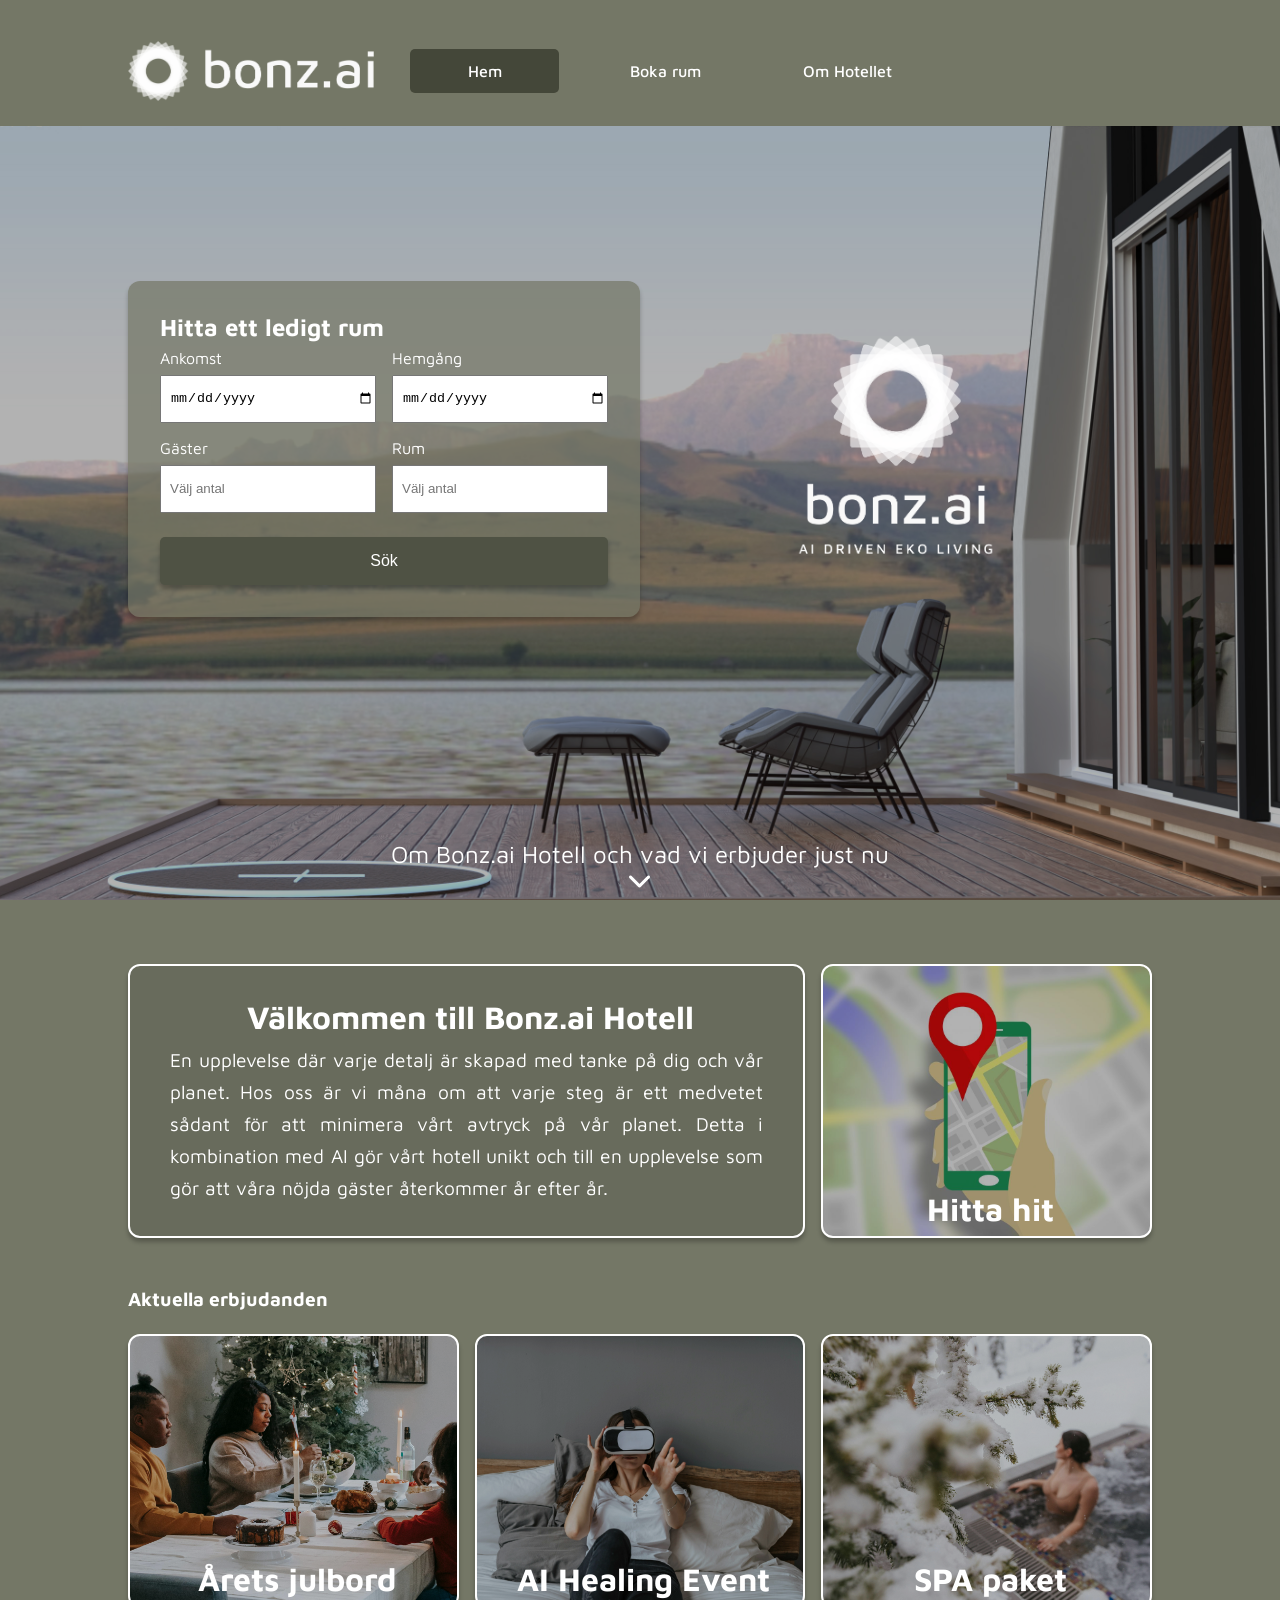
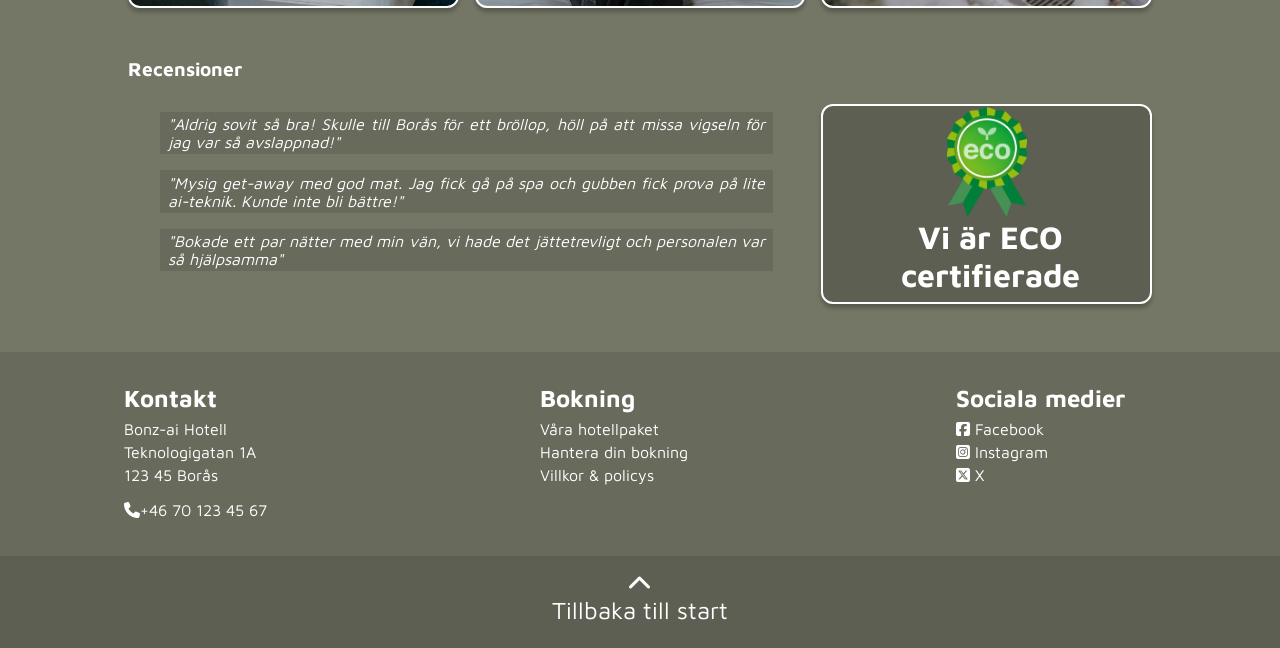
==== commit 18e2d456: "small fixing" ====
--- a/index.html
+++ b/index.html
@@ -17,10 +17,12 @@
   </head>
   <body>
     <!-- hamburgarmeny -->
+
     <input type="checkbox" class="burger" id="burger" />
     <label for="burger" class="burger-btn">
       <span class="burger__line"></span>
     </label>
+
     <!-------------------------Navigationsbar------------------------->
     <header>
       <nav id="navigation-start" class="navigation">
@@ -49,7 +51,7 @@
 
       <section class="hero hero--home">
         <form class="check-room check-room--grid">
-          <h2 class="check-room__title">Hitta ett ledigt rum</h2>
+          <h1 class="check-room__title">Hitta ett ledigt rum</h1>
           <label class="check-room__info">
             Ankomst
             <input type="date" class="check-room__input" />
@@ -97,9 +99,10 @@
         <!--------------------Anchar för hotellet akutella info------------------->
 
         <a href="#hotel-info" class="anchar anchar--top anchar--home"
-          >Om Bonz.ai Hotell och vad vi erbjuder just nu<i
-            class="fa-solid fa-chevron-down"
-          ></i
+          ><p class="anchar__visability">
+            Om Bonz.ai Hotell och vad vi erbjuder just nu
+          </p>
+          <i class="anchar__arrow fa-solid fa-chevron-down"></i
         ></a>
       </section>
 
@@ -127,7 +130,7 @@
         <article
           class="hotel-info__article hotel-info__btn hotel-info__article--julbord"
         >
-          <h3 class="hotel-info__title">Årets julbord</h3>
+          <h3 class="hotel-info__title hotel-info__title">Årets julbord</h3>
         </article>
         <article
           class="hotel-info__article hotel-info__btn hotel-info__article--virtual"
--- a/style.css
+++ b/style.css
@@ -9,8 +9,8 @@
   --main-bg-opacity-green: rgba(116, 119, 102, 0.7);
   --anchar-bg-color: #5d5f52;
 
-  --color-main-btn: #56594b;
-  --color-btn-hover: #4f5244;
+  --color-main-btn: #4f5244;
+  --color-btn-hover: #444739;
 
   --dark-green: #686b5c;
 
@@ -18,7 +18,7 @@
   --link-font-color: #d3d3d3;
   --font-color-green: #56594b;
 
-  --main-font: "maven pro";
+  --main-font: "maven pro", Arial, Verdana, sans-serif;
 }
 
 .border {
@@ -108,6 +108,7 @@
   background-color: transparent;
   transition: background-color 0.3s ease, font-size 0.3s ease; /* Lägger till en övergångseffekt på bakgrund och font-size*/
   width: 100%;
+  height: 100%;
 }
 
 .navigation__link:hover,
@@ -235,7 +236,8 @@
   height: 48px;
   line-height: 2rem;
   cursor: pointer;
-  margin-top: 1px;
+
+  margin-top: 1rem; /*test om det funkar */
 
   display: flex;
   flex-direction: row;
@@ -261,7 +263,6 @@
 
 .main-btn--long {
   grid-column: 1 / -1;
-  margin: 1rem 0;
 }
 
 /*------------------------------- Section för rum-------------------------------*/
@@ -278,7 +279,7 @@
   box-shadow: 0px 4px 4px 0px rgba(0, 0, 0, 0.25);
   max-width: 1000px;
   margin: 1.5rem 2rem;
-  padding: 0.5rem;
+  padding: 1rem;
 
   display: grid;
   grid-template-columns: repeat(auto-fit, minmax(100px, 1fr));
@@ -289,13 +290,13 @@
 /*------------------Galleri för rumsbokning-----------------*/
 
 .gallery {
-  padding: 1rem;
+  padding: 0 1rem;
   margin-top: 0;
   overflow: hidden;
 
   display: grid;
   grid-template-columns: repeat(3, minmax(100px, 1fr));
-  grid-template-rows: repeat(auto-fit, minmax(200px, 300px));
+  grid-template-rows: repeat(auto-fit, minmax(200px, 350px));
   row-gap: 0.5rem;
 }
 
@@ -562,7 +563,6 @@
   list-style-type: none;
   color: var(--dark-green);
   font-weight: 500;
-  text-align: center;
 
   grid-column: span 1;
 }
@@ -642,14 +642,13 @@
   color: white;
   font-size: 2rem;
   margin-bottom: 0.5rem;
-  text-align: left;
+  text-align: center;
   padding-left: 0.5rem;
 
   grid-column: 1 / -1;
 }
 
-.hotel-info__title--center {
-  text-align: center;
+.hotel-info__title--big {
   font-size: 4rem;
 }
 
@@ -658,6 +657,7 @@
   color: white;
   font-weight: 300;
   text-align: justify;
+  padding: 0 0.5rem;
 }
 
 .hotel-info__paragraph--big,
@@ -679,6 +679,10 @@
   background-color: var(--dark-green);
   display: inline-block;
   padding: 0.2rem 0.5rem;
+}
+
+.hotel-info__paragraph--mobile {
+  display: none;
 }
 
 .hotel-info__subtitle {
@@ -883,6 +887,10 @@
   grid-column: 2 / 5;
   grid-row: 2 / 3;
 }
+
+.carousel__paragraph--mobile {
+  display: none;
+}
 /*----------------------------Footer section--------------------------*/
 
 .page-footer {
@@ -990,12 +998,22 @@
     top: 0;
   }
 
+  .burger:checked ~ header .navigation {
+    transform: translateX(0);
+    position: fixed;
+  }
+
+  /* ---------------.Navigation-section----------------- */
+
   .navigation {
     width: 100vw;
     height: 100vh;
     padding: 0;
     transform: translateX(100%);
     transition: transform 0.5s ease-in-out;
+    padding-top: 1.5rem;
+
+    align-items: flex-start;
 
     position: fixed;
   }
@@ -1021,6 +1039,11 @@
     border-bottom: 1px solid var(--main-font-color);
   }
 
+  .navigation__list-item:hover,
+  .navigation__list-item:active {
+    background-color: var(--dark-green);
+  }
+
   .navigation__link {
     text-align: right;
     padding: 0;
@@ -1031,15 +1054,7 @@
     background-color: transparent;
   }
 
-  .navigation__list-item:hover,
-  .navigation__list-item:active {
-    background-color: var(--dark-green);
-  }
-
-  .burger:checked ~ header .navigation {
-    transform: translateX(0);
-    position: fixed;
-  }
+  /* -------------------------hero-section--------------- */
 
   .hero {
     height: 100vh;
@@ -1050,21 +1065,32 @@
   .hero--booking,
   .hero--about {
     grid-template-columns: 1fr;
-    grid-template-rows: 1fr;
+    grid-template-rows: auto;
     place-items: center;
     padding: 4rem 1rem 1rem;
     height: 100vh;
   }
 
+  /*------------------------anchar--------------------- */
+
   .anchar--top {
     order: 2;
     font-size: 1rem;
-    margin-top: 2rem;
+    /* margin-top: 2rem; */
   }
 
   .anchar--bottom {
     font-size: 1rem;
   }
+  .anchar__visability {
+    display: none;
+  }
+
+  .anchar__arrow {
+    font-size: 2rem;
+  }
+
+  /* -------------------- check-room-section------------------*/
 
   .check-room {
     margin-top: 1rem;
@@ -1104,6 +1130,8 @@
     grid-column: 1 / -1;
   }
 
+  /* -------------------- gallery-section-bilder-i-rum------------------*/
+
   .gallery {
     padding-bottom: 0;
     grid-template-columns: auto;
@@ -1118,18 +1146,40 @@
     height: 200px;
   }
 
+  /* -------------------- hotell-information-beskrivningar------------------*/
   .hotel-info__title {
     font-size: 1.2rem;
   }
 
-  .hotel-info__paragraph--big {
-    font-size: 1rem;
-    line-height: 1.5rem;
-  }
+  .hotel-info__title--center {
+    font-size: 2rem;
+  }
+
   .hotel-info__subtitle {
     display: block;
     color: white;
     font-size: 1.2rem;
+  }
+
+  .hotel-info__paragraph--big {
+    font-size: 1rem;
+    line-height: 1.5rem;
+  }
+
+  .hotel-info__paragraph--review {
+    margin: 1rem 0 0;
+  }
+
+  .hotel-info__paragraph--mobile {
+    display: block;
+  }
+
+  .hotel-info__paragraph--desktop {
+    display: none;
+  }
+
+  .hotel-info__divide-title {
+    display: none;
   }
 
   .hotel-info {
@@ -1142,6 +1192,10 @@
     padding: 3rem 1rem;
   }
 
+  .hotel-info__section {
+    padding: 1.5rem;
+  }
+
   .hotel-info__article {
     max-height: 200px;
   }
@@ -1154,6 +1208,11 @@
     grid-column: span 2;
     order: 2;
   }
+
+  .hotel-info__article--map {
+    order: 1;
+  }
+
   .hotel-info--auto-rows {
     grid-template-rows: 1fr 200px 250px 200px;
     grid-auto-rows: auto;
@@ -1164,22 +1223,15 @@
     padding: 0 1rem;
     place-self: center;
   }
-  .hotel-info__paragraph--review {
-    margin: 1rem 0 0;
-  }
-  .hotel-info__title--center {
-    font-size: 2rem;
-  }
-
-  .hotel-info__divide-title {
-    display: none;
-  }
-
-  .hotel-info__article--map {
-    order: 1;
-  }
+
+  .hotel-info__list {
+    grid-template-columns: repeat(auto-fill, minmax(130px, 1fr));
+  }
+
+  /* -----------------------carousel------------------- */
+
   .carousel {
-    grid-template-rows: 180px 30px;
+    grid-template-rows: 220px 30px;
     grid-template-columns: 1fr 30px 30px 30px 30px 30px 1fr;
     margin: 0;
   }
@@ -1192,18 +1244,36 @@
     height: 180px;
     column-gap: 1rem;
     padding: 0;
+
+    grid-template-rows: 1fr;
+    justify-items: center;
   }
 
   .carousel__image {
     max-width: 70px;
+    grid-column: 1 / -1;
+    grid-row: span 1;
   }
 
   .carousel__title {
     font-size: 1rem;
-  }
-
-  .page-footer {
-    flex-wrap: wrap;
-    justify-content: start;
-  }
-}
+    grid-column: 1 / -1;
+    grid-row: span 1;
+  }
+
+  .carousel__paragraph {
+    grid-column: 1 / -1;
+    grid-row: span 1;
+    padding: 0 0.2rem 1rem;
+
+    text-align: center;
+  }
+
+  .carousel__paragraph--mobile {
+    display: block;
+  }
+
+  .carousel__paragraph--desktop {
+    display: none;
+  }
+}
